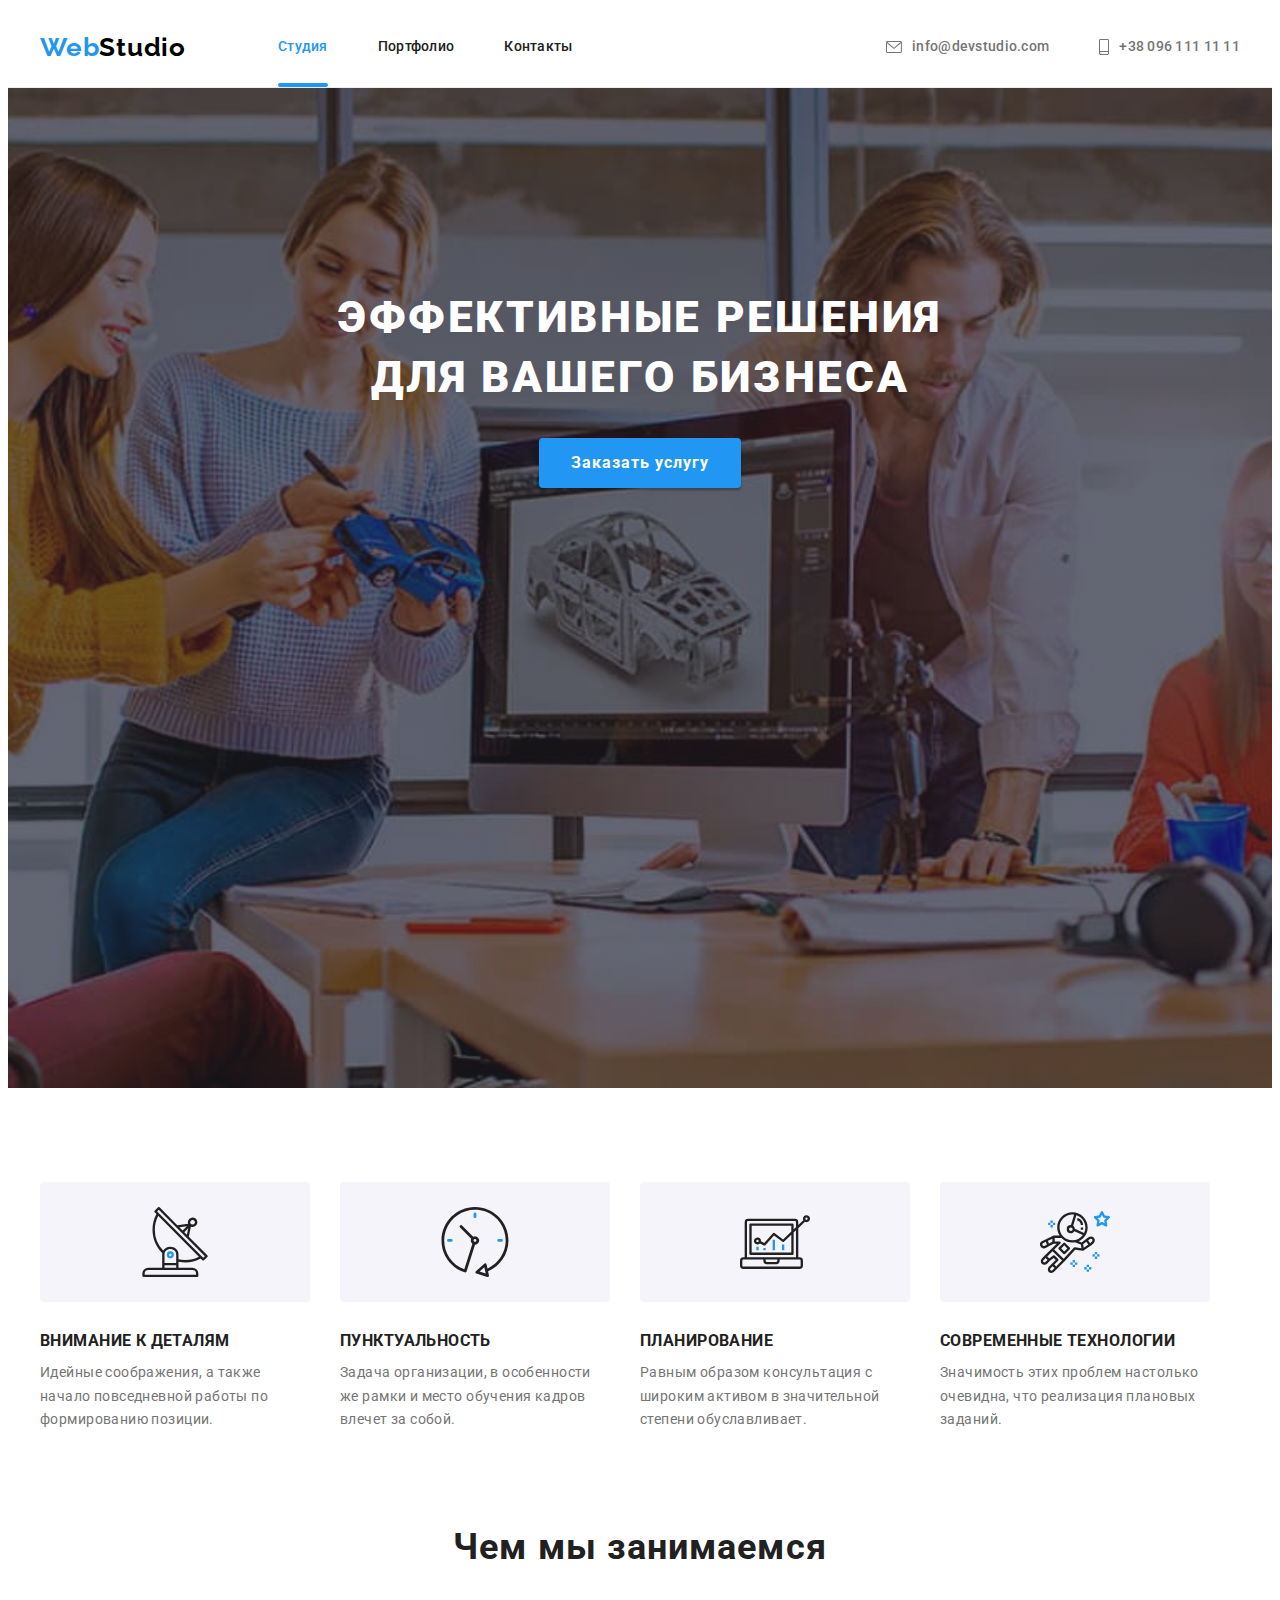
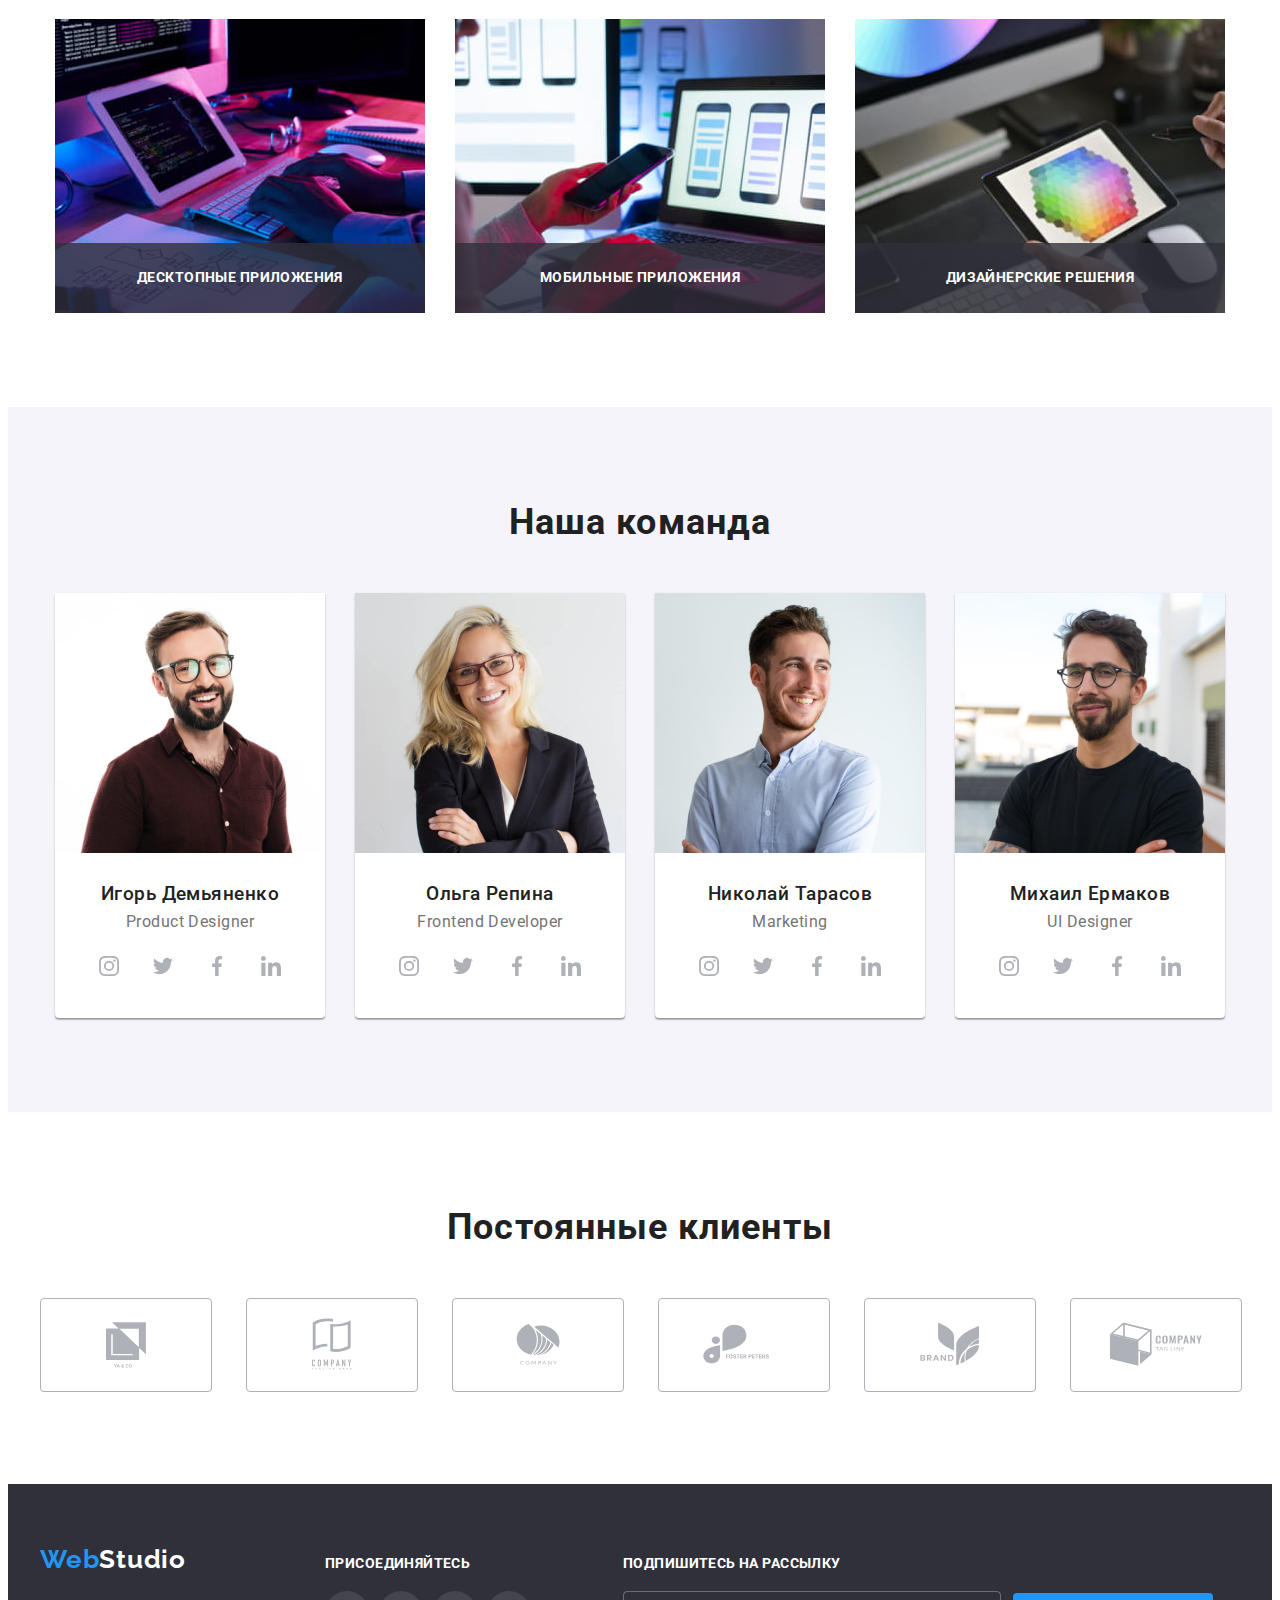
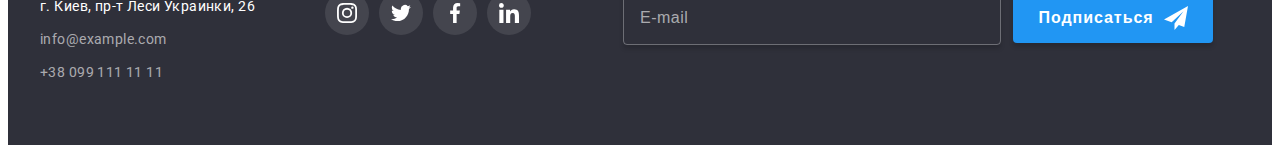
==== index.html @ b1b31cbc "add startup files" ====
<!DOCTYPE html>
<html lang="ru">
  <head>
    <meta charset="UTF-8" />
    <meta http-equiv="X-UA-Compatible" content="IE=edge" />
    <meta name="viewport" content="width=device-width, initial-scale=1.0" />
    <title>Document</title>
    <link rel="preconnect" href="https://fonts.gstatic.com" />
    <link
      href="https://fonts.googleapis.com/css2?family=Raleway:wght@700&family=Roboto:wght@400;500;700;900&display=swap"
      rel="stylesheet"
    />
    <link
      rel="stylesheet"
      href="https://cdnjs.cloudflare.com/ajax/libs/modern-normalize/1.1.0/modern-normalize.min.css"
      integrity="sha512-wpPYUAdjBVSE4KJnH1VR1HeZfpl1ub8YT/NKx4PuQ5NmX2tKuGu6U/JRp5y+Y8XG2tV+wKQpNHVUX03MfMFn9Q=="
      crossorigin="anonymous"
      referrerpolicy="no-referrer"
    />
    <link rel="stylesheet" href="./css/styles.css" />
  </head>

  <body>
    <!-- Шапка -->
    <header class="page-header">
      <div class="container header-container">
        <nav class="navigation">
          <a class="logo" href="./index.html">Web<span class="header-logo-accent">Studio</span></a>
          <ul class="menu">
            <li class="menu-item">
              <a class="nav-link current" href="./index.html">Студия</a>
            </li>
            <li class="menu-item">
              <a class="nav-link" href="./portfolio.html">Портфолио</a>
            </li>
            <li class="menu-item">
              <a class="nav-link" href="">Контакты</a>
            </li>
          </ul>
        </nav>
        <ul class="contact-list">
          <li class="contact-item">
            <a class="contact-link" href="mailto:info@devstudio.com">
              <svg class="envelope">
                <use href="./images/sprite.svg#envelope"></use>
              </svg>
              info@devstudio.com
            </a>
          </li>
          <li class="contact-item">
            <a class="contact-link" href="tel:+380961111111">
              <svg class="smartphone">
                <use href="./images/sprite.svg#smartphone"></use>
              </svg>
              +38 096 111 11 11
            </a>
          </li>
        </ul>
      </div>
    </header>

    <!-- Основна інформація -->
    <main>
      <!-- Замовити послугу -->
      <section class="hero">
        <h1 class="hero-title">
          Эффективные решения <br />
          для вашего бизнеса
        </h1>
        <button class="hero-button" type="button" data-modal-open>Заказать услугу</button>
      </section>

      <!-- Особливості компанії -->
      <section class="features section">
        <div class="container">
          <h2 class="visually-hidden">Особенности</h2>
          <ul class="features-list">
            <li class="features-item">
              <div class="icon-features">
                <svg width="70" height="70">
                  <use href="./images/sprite.svg#antenna"></use>
                </svg>
              </div>
              <h3 class="features-title">Внимание к деталям</h3>
              <p>
                Идейные соображения, а также начало повседневной работы по формированию позиции.
              </p>
            </li>
            <li class="features-item">
              <div class="icon-features">
                <svg width="70" height="70">
                  <use href="./images/sprite.svg#clock"></use>
                </svg>
              </div>
              <h3 class="features-title">Пунктуальность</h3>
              <p>
                Задача организации, в особенности же рамки и место обучения кадров влечет за собой.
              </p>
            </li>
            <li class="features-item">
              <div class="icon-features">
                <svg width="70" height="70">
                  <use href="./images/sprite.svg#diagram"></use>
                </svg>
              </div>
              <h3 class="features-title">Планирование</h3>
              <p>
                Равным образом консультация с широким активом в значительной степени обуславливает.
              </p>
            </li>
            <li class="features-item">
              <div class="icon-features">
                <svg width="70" height="70">
                  <use href="./images/sprite.svg#astronaut"></use>
                </svg>
              </div>
              <h3 class="features-title">Современные технологии</h3>
              <p>Значимость этих проблем настолько очевидна, что реализация плановых заданий.</p>
            </li>
          </ul>
        </div>
      </section>

      <!-- Фото — чим займаємось -->
      <section class="work">
        <div class="container">
          <h2 class="section-title">Чем мы занимаемся</h2>
          <ul class="work-list">
            <li class="work-item">
              <img
                src="./images/work/box-1.jpg"
                alt="Мужчина печатает на клавиатуре"
                width="370"
                height="294"
              />
              <div class="work-description">
                <p class="work-text">Десктопные приложения</p>
              </div>
            </li>
            <li class="work-item">
              <img
                src="./images/work/box-2.jpg"
                alt="Женщина с телефоном в руке возле ноутбука"
                width="370"
                height="294"
              />
              <div class="work-description">
                <p class="work-text">Мобильные приложения</p>
              </div>
            </li>
            <li class="work-item">
              <img
                src="./images/work/box-3.jpg"
                alt="Планшет и стилус в руках человека"
                width="370"
                height="294"
              />
              <div class="work-description">
                <p class="work-text">Дизайнерские решения</p>
              </div>
            </li>
          </ul>
        </div>
      </section>

      <!-- Фото членів команди -->
      <section class="team section">
        <h2 class="section-title">Наша команда</h2>
        <ul class="team-list">
          <li class="team-card">
            <img
              src="./images/team/igor.jpg"
              alt="Фото продакт-дизайнера"
              width="270"
              height="260"
            />
            <div class="team-about">
              <h3 class="team-name">Игорь Демьяненко</h3>
              <p class="team-position" lang="en">Product Designer</p>
              <ul class="social-links">
                <li class="social-logo">
                  <a class="social-link" href="">
                    <svg width="20" height="20">
                      <use href="./images/sprite.svg#instagram"></use>
                    </svg>
                  </a>
                </li>
                <li class="social-logo">
                  <a class="social-link" href="">
                    <svg width="20" height="20">
                      <use href="./images/sprite.svg#twitter"></use>
                    </svg>
                  </a>
                </li>
                <li class="social-logo">
                  <a class="social-link" href="">
                    <svg width="20" height="20">
                      <use href="./images/sprite.svg#facebook"></use>
                    </svg>
                  </a>
                </li>
                <li class="social-logo">
                  <a class="social-link" href="">
                    <svg width="20" height="20">
                      <use href="./images/sprite.svg#linkedin"></use>
                    </svg>
                  </a>
                </li>
              </ul>
            </div>
          </li>
          <li class="team-card">
            <img
              src="./images/team/olga.jpg"
              alt="Фото фронтенд-разработчика"
              width="270"
              height="260"
            />
            <div class="team-about">
              <h3 class="team-name">Ольга Репина</h3>
              <p class="team-position" lang="en">Frontend Developer</p>
              <ul class="social-links">
                <li class="social-logo">
                  <a class="social-link" href="">
                    <svg width="20" height="20">
                      <use href="./images/sprite.svg#instagram"></use>
                    </svg>
                  </a>
                </li>
                <li class="social-logo">
                  <a class="social-link" href="">
                    <svg width="20" height="20">
                      <use href="./images/sprite.svg#twitter"></use>
                    </svg>
                  </a>
                </li>
                <li class="social-logo">
                  <a class="social-link" href="">
                    <svg width="20" height="20">
                      <use href="./images/sprite.svg#facebook"></use>
                    </svg>
                  </a>
                </li>
                <li class="social-logo">
                  <a class="social-link" href="">
                    <svg width="20" height="20">
                      <use href="./images/sprite.svg#linkedin"></use>
                    </svg>
                  </a>
                </li>
              </ul>
            </div>
          </li>
          <li class="team-card">
            <img src="./images/team/nikolai.jpg" alt="Фото маркетолога" width="270" height="260" />
            <div class="team-about">
              <h3 class="team-name">Николай Тарасов</h3>
              <p class="team-position" lang="en">Marketing</p>
              <ul class="social-links">
                <li class="social-logo">
                  <a class="social-link" href="">
                    <svg width="20" height="20">
                      <use href="./images/sprite.svg#instagram"></use>
                    </svg>
                  </a>
                </li>
                <li class="social-logo">
                  <a class="social-link" href="">
                    <svg width="20" height="20">
                      <use href="./images/sprite.svg#twitter"></use>
                    </svg>
                  </a>
                </li>
                <li class="social-logo">
                  <a class="social-link" href="">
                    <svg width="20" height="20">
                      <use href="./images/sprite.svg#facebook"></use>
                    </svg>
                  </a>
                </li>
                <li class="social-logo">
                  <a class="social-link" href="">
                    <svg width="20" height="20">
                      <use href="./images/sprite.svg#linkedin"></use>
                    </svg>
                  </a>
                </li>
              </ul>
            </div>
          </li>
          <li class="team-card">
            <img src="./images/team/misha.jpg" alt="Фото UI дизайнера" width="270" height="260" />
            <div class="team-about">
              <h3 class="team-name">Михаил Ермаков</h3>
              <p class="team-position" lang="en">UI Designer</p>
              <ul class="social-links">
                <li class="social-logo">
                  <a class="social-link" href="">
                    <svg width="20" height="20">
                      <use href="./images/sprite.svg#instagram"></use>
                    </svg>
                  </a>
                </li>
                <li class="social-logo">
                  <a class="social-link" href="">
                    <svg width="20" height="20">
                      <use href="./images/sprite.svg#twitter"></use>
                    </svg>
                  </a>
                </li>
                <li class="social-logo">
                  <a class="social-link" href="">
                    <svg width="20" height="20">
                      <use href="./images/sprite.svg#facebook"></use>
                    </svg>
                  </a>
                </li>
                <li class="social-logo">
                  <a class="social-link" href="">
                    <svg width="20" height="20">
                      <use href="./images/sprite.svg#linkedin"></use>
                    </svg>
                  </a>
                </li>
              </ul>
            </div>
          </li>
        </ul>
      </section>

      <!-- Клієнти -->
      <section class="section">
        <div class="container">
          <h2 class="section-title">Постоянные клиенты</h2>
          <ul class="client-list">
            <li class="client">
              <a class="client-link" href="">
                <svg class="client-logo" width="40" height="46">
                  <use href="./images/sprite.svg#client-1"></use>
                </svg>
              </a>
            </li>
            <li class="client">
              <a class="client-link" href="">
                <div class="client-logo">
                  <svg class="client-icon" width="40" height="52">
                    <use href="./images/sprite.svg#client-2"></use>
                  </svg>
                </div>
              </a>
            </li>
            <li class="client">
              <a class="client-link" href="">
                <div class="client-logo">
                  <svg class="client-icon" width="44" height="42">
                    <use href="./images/sprite.svg#client-3"></use>
                  </svg>
                </div>
              </a>
            </li>
            <li class="client">
              <a class="client-link" href="">
                <div class="client-logo">
                  <svg class="client-icon" width="84" height="40">
                    <use href="./images/sprite.svg#client-4"></use>
                  </svg>
                </div>
              </a>
            </li>
            <li class="client">
              <a class="client-link" href="">
                <div class="client-logo">
                  <svg class="client-icon" width="62" height="44">
                    <use href="./images/sprite.svg#client-5"></use>
                  </svg>
                </div>
              </a>
            </li>
            <li class="client">
              <a class="client-link" href="">
                <div class="client-logo">
                  <svg class="client-icon" width="94" height="44">
                    <use href="./images/sprite.svg#client-6"></use>
                  </svg>
                </div>
              </a>
            </li>
          </ul>
        </div>
      </section>
    </main>

    <!-- Підвал -->
    <footer class="footer">
      <div class="footer-container container">
        <div>
          <a class="logo" href="./index.html">Web<span class="footer-logo-accent">Studio</span></a>
          <address class="footer-address">
            <p class="footer-location">г. Киев, пр-т Леси Украинки, 26</p>
            <ul>
              <li class="footer-contact">
                <a class="footer-link" href="mailto:info@example.com">info@example.com</a>
              </li>
              <li class="footer-contact">
                <a class="footer-link" href="tel:+380991111111">+38 099 111 11 11</a>
              </li>
            </ul>
          </address>
        </div>
        <div class="join">
          <p class="join-text">Присоединяйтесь</p>
          <ul class="join-links">
            <li class="join-logo">
              <a class="join-link" href="">
                <svg class="join-icon" width="20" height="20">
                  <use href="./images/sprite.svg#instagram"></use>
                </svg>
              </a>
            </li>
            <li class="join-logo">
              <a class="join-link" href="">
                <svg class="join-icon" width="20" height="20">
                  <use href="./images/sprite.svg#twitter"></use>
                </svg>
              </a>
            </li>
            <li class="join-logo">
              <a class="join-link" href="">
                <svg class="join-icon" width="20" height="20">
                  <use href="./images/sprite.svg#facebook"></use>
                </svg>
              </a>
            </li>
            <li class="join-logo">
              <a class="join-link" href="">
                <svg class="join-icon" width="20" height="20">
                  <use href="./images/sprite.svg#linkedin"></use>
                </svg>
              </a>
            </li>
          </ul>
        </div>

        <div class="footer-form-container">
          <p class="join-text">Подпишитесь на рассылку</p>
          <form class="footer-form" action="#">
            <input
              class="footer-form-field"
              type="email"
              name="mail"
              placeholder="E-mail"
              required
            />
            <button class="footer-form-btn" type="submit">
              Подписаться
              <svg class="footer-btn-icon" width="24" height="24">
                <use href="./images/sprite.svg#send"></use>
              </svg>
            </button>
          </form>
        </div>
      </div>
    </footer>

    <!-- Модалка -->
    <div class="backdrop is-hidden" data-modal>
      <div class="modal">
        <button type="button" class="close-btn" data-modal-close>
          <svg width="18" height="18">
            <use href="./images/sprite.svg#close-btn"></use>
          </svg>
        </button>

        <form action="#" class="modal-form">
          <p class="form-title">Оставьте свои данные, мы вам перезвоним</p>

          <label class="form-field">
            Имя
            <span class="form-input-wrapper">
              <input
                type="text"
                name="user-name"
                class="form-input"
                minlength="2"
                pattern="[a-zA-Zа-яёА-ЯЁ]+"
                title="Имя должно содержать только символы кириллицы или латинницы и пробелы "
                required
              />
              <svg class="form-input-icon" width="18" height="18">
                <use href="./images/sprite.svg#person-input"></use>
              </svg>
            </span>
          </label>

          <label class="form-field">
            Телефон
            <span class="form-input-wrapper">
              <input
                type="tel"
                name="tel"
                class="form-input"
                pattern="[0-9]{3}-[0-9]{3}-[0-9]{2}-[0-9]{2}"
                title="096-000-00-00"
                required
              />
              <svg class="form-input-icon" width="18" height="18">
                <use href="./images/sprite.svg#phone-input"></use>
              </svg>
            </span>
          </label>

          <label class="form-field">
            Почта
            <span class="form-input-wrapper">
              <input type="email" name="mail" class="form-input" required />
              <svg class="form-input-icon" width="18" height="18">
                <use href="./images/sprite.svg#email-input"></use>
              </svg>
            </span>
          </label>

          <label class="message-field">
            Комментарий
            <textarea class="message-input" name="comment" placeholder="Введите текст"></textarea>
          </label>

          <input
            class="form-checkbox visually-hidden"
            type="checkbox"
            name="policy"
            id="policy"
            required
          />
          <label class="form-checkbox-label" for="policy">            
            Соглашаюсь с рассылкой и принимаю&nbsp;
            <a class="checkbox-link" href="">Условия договора</a></label
          >
          <button class="modal-form-btn" type="submit">Отправить</button>
        </form>
      </div>
    </div>

    <!-- Скрипт модалки -->
    <script src="./js/modal.js"></script>
  </body>
</html>
---- css/styles.css ----
:root {
  --primary-font-family: 'Roboto', sans-serif;
  --secondary-font-family: 'Raleway', sans-serif;
  --text-color: #757575;
  --primary-white: #ffffff;
  --secondary-white: rgba(255, 255, 255, 0.6);
  --primary-dark-color: #212121;
  --logo-accent-color: #000000;
  --primary-accent-color: #2196f3;
  --placeholder-color: rgba(117, 117, 117, 0.5);
  --btn-background-color: #188ce8;

  --primary-background-color: #2f303a;
  --secondary-background-color: #f5f4fa;
  --primary-overlay-color: rgba(47, 48, 58, 0.4);
  --secondary-overlay-color: rgba(47, 48, 58, 0.8);
  --card-overlay-color: rgba(33, 150, 243, 0.9);

  --primary-border-color: 1px solid #ececec;
  --form-border: 1px solid rgba(33, 33, 33, 0.2);

  --primary-icon-color: #afb1b8;
  --social-icon-background: rgba(255, 255, 255, 0.1);

  --card-shadow: 0px 1px 3px rgba(0, 0, 0, 0.12), 0px 1px 1px rgba(0, 0, 0, 0.14),
    0px 2px 1px rgba(0, 0, 0, 0.2);
  --hover-card-shadow: 0px 1px 1px rgba(0, 0, 0, 0.12), 0px 4px 4px rgba(0, 0, 0, 0.06),
    1px 4px 6px rgba(0, 0, 0, 0.16);
  --btn-shadow: 0px 3px 1px rgba(0, 0, 0, 0.1), 0px 1px 2px rgba(0, 0, 0, 0.08),
    0px 2px 2px rgba(0, 0, 0, 0.12);
  --modal-btn-shadow: 0px 4px 4px rgba(0, 0, 0, 0.15);

  --timing-function: cubic-bezier(0.4, 0, 0.2, 1);
}

body {
  font-family: var(--primary-font-family);
  font-weight: 400;
  font-size: 14px;
  color: var(--text-color);
}

h1,
h2,
h3,
h4,
h5,
h6,
p {
  margin-top: 0;
  margin-bottom: 0;
}

ul,
ol {
  margin-top: 0;
  margin-bottom: 0;
  padding-left: 0;
}

img {
  display: block;
}

a {
  text-decoration: none;
}

ul {
  list-style: none;
}

.container {
  width: 1200px;
  padding-left: 15px;
  padding-right: 15px;
  margin-left: auto;
  margin-right: auto;
}

.section {
  padding-top: 94px;
  padding-bottom: 94px;
}

/* ========== HEADER ========== */
.page-header {
  max-width: 1600px;
  padding-top: 24px;
  padding-bottom: 24px;
  margin-left: auto;
  margin-right: auto;

  font-weight: 500;
  line-height: 1.14;
  letter-spacing: 0.02em;

  border-bottom: var(--primary-border-color);
}

.header-container {
  display: flex;
  align-items: center;
  justify-content: space-between;
}

.navigation {
  display: flex;
  align-items: center;
}

.logo {
  font-family: var(--secondary-font-family);
  font-weight: 700;
  font-size: 26px;
  line-height: 1.19;
  letter-spacing: 0.03em;
  color: var(--primary-accent-color);
}

.header-logo-accent {
  color: var(--logo-accent-color);
}

.menu {
  display: flex;
  align-items: center;
  margin-left: 92px;
}

.menu-item:not(:last-child) {
  margin-right: 50px;
}

.menu-item {
  position: relative;
}

.nav-link {
  color: var(--primary-dark-color);
  transition: color 250ms var(--timing-function);
}

.nav-link.current {
  color: var(--primary-accent-color);
}

.nav-link.current::after {
  content: '';
  display: block;
  justify-content: center;
  position: absolute;
  top: 44px;
  width: 100%;
  height: 4px;
  border-radius: 2px;
  background-color: var(--primary-accent-color);
}

.nav-link:hover,
.nav-link:focus {
  color: var(--primary-accent-color);
}

.contact-list {
  display: flex;
  align-items: center;
}

.contact-item:not(:last-child) {
  margin-right: 50px;
}

.contact-link {
  display: flex;
  align-items: center;
  color: var(--text-color);
  transition: color 250ms var(--timing-function);
}

.contact-link:hover,
.contact-link:focus {
  color: var(--primary-accent-color);
}

.envelope {
  width: 16px;
  height: 12px;
  margin-right: 10px;
  fill: currentColor;
  transition: fill 250ms var(--timing-function);
}

.smartphone {
  width: 10px;
  height: 16px;
  margin-right: 10px;
  fill: currentColor;
  transition: fill 250ms var(--timing-function);
}

.contact-link:hover .envelope,
.contact-link:focus .envelope,
.contact-link:hover .smartphone,
.contact-link:focus .smartphone {
  fill: var(--primary-accent-color);
}
/* ========= END HEADER ========= */

/* ============ HERO ============ */
.hero {
  max-width: 1600px;
  height: 600px;
  padding-top: 200px;
  padding-bottom: 200px;
  margin-right: auto;
  margin-left: auto;

  background-color: var(--primary-background-color);
  background-size: cover;
  background-position: center;
  background-repeat: no-repeat;
  background-image: linear-gradient(var(--primary-overlay-color), var(--primary-overlay-color)),
    url(../images/hero/hero-img.jpg);
}

.hero-title {
  margin-bottom: 30px;

  font-weight: 900;
  font-size: 44px;
  line-height: 1.36;
  text-align: center;
  letter-spacing: 0.06em;
  text-transform: uppercase;
  color: var(--primary-white);
}

.hero-button {
  display: block;
  padding: 10px 32px;
  border: none;
  border-radius: 4px;
  margin-right: auto;
  margin-left: auto;

  font-family: inherit;
  font-weight: 700;
  font-size: 16px;
  line-height: 1.88;
  letter-spacing: 0.06em;
  color: var(--primary-white);

  background-color: var(--primary-accent-color);
  box-shadow: var(--btn-shadow);
  cursor: pointer;
}
/* ========== END HERO ========= */

/* ========= FEATURES ========= */
.visually-hidden {
  position: absolute;
  width: 1px;
  height: 1px;
  margin: -1px;
  border: 0;
  padding: 0;
  white-space: nowrap;
  clip-path: inset(100%);
  clip: rect(0 0 0 0);
  overflow: hidden;
}

.features {
  line-height: 1.71;
  letter-spacing: 0.03em;
}

.features-list {
  display: flex;
}

.features-item {
  width: 270px;
}

.features-item:not(:last-child) {
  margin-right: 30px;
}

.icon-features {
  display: flex;
  justify-content: center;
  align-items: center;
  height: 120px;
  margin-bottom: 30px;
  background-color: var(--secondary-background-color);
  border-radius: 4px;
}

.features-title {
  margin-bottom: 10px;

  font-weight: 700;
  line-height: 1.14;
  text-transform: uppercase;
  color: var(--primary-dark-color);
}
/* ========= END FEATURES ========= */

/* ========= OUR WORK ========= */
.work {
  padding-bottom: 94px;
}

.work-list {
  display: flex;
  justify-content: center;
}

.work-item {
  position: relative;
}

.work-item:not(:last-child) {
  margin-right: 30px;
}

.section-title {
  margin-bottom: 50px;

  font-weight: 700;
  font-size: 36px;
  line-height: 1.17;
  text-align: center;
  letter-spacing: 0.03em;
  color: var(--primary-dark-color);
}

.work-description {
  position: absolute;
  bottom: 0;
  width: 100%;
  height: 70px;
  background-color: var(--secondary-overlay-color);
}

.work-text {
  padding-top: 27px;
  padding-bottom: 27px;

  font-weight: 700;
  line-height: 1.14;
  text-align: center;
  letter-spacing: 0.03em;
  text-transform: uppercase;

  color: var(--primary-white);
}

/* ========= END OUR WORK ========= */

/* ========= TEAM SECTION ========= */
.team {
  max-width: 1600px;
  padding-left: 15px;
  padding-right: 15px;
  margin-left: auto;
  margin-right: auto;
  background-color: var(--secondary-background-color);

  font-size: 16px;
  letter-spacing: 0.03em;
}

.team-list {
  display: flex;
  justify-content: center;
}

.team-card {
  border-radius: 0px 0px 4px 4px;
  background-color: var(--primary-white);
  box-shadow: var(--card-shadow);
}

.team-card:not(:last-child) {
  margin-right: 30px;
}

.team-about {
  padding: 30px 32px;
  text-align: center;
}

.team-name {
  margin-bottom: 10px;
  font-weight: 500;
  line-height: 1.19;
  color: var(--primary-dark-color);
}

.team-position {
  margin-bottom: 16px;
  line-height: 0.84;
}

.social-links {
  display: flex;
  justify-content: center;
  align-items: center;
}

.social-link {
  display: flex;
  justify-content: center;
  align-items: center;
  width: 44px;
  height: 44px;
  border-radius: 50%;
  fill: var(--primary-icon-color);
  transition: fill 250ms var(--timing-function), background-color 250ms var(--timing-function);
}

.social-link:hover,
.social-link:focus {
  fill: var(--primary-white);
  background-color: var(--primary-accent-color);
}

.social-logo:not(:last-child) {
  margin-right: 10px;
}

/* ========= END TEAM SECTION ========= */

/* ========= CLIENTS SECTION ========= */

/* ul */
.client-list {
  display: flex;
  justify-content: space-between;
  align-items: center;
}

/* li */
.client {
  width: 170px;
  height: 92px;
}

/* a */
.client-link {
  display: flex;
  align-items: center;
  justify-content: center;
  width: inherit;
  height: inherit;
  border: 1px solid var(--primary-icon-color);
  border-radius: 4px;
  transition: border 250ms var(--timing-function), fill 250ms var(--timing-function);
}

.client-link:hover,
.client-link:focus {
  border: 1px solid var(--primary-accent-color);
  fill: var(--primary-accent-color);
}

.client-link:hover .client-logo,
.client-link:focus .client-logo {
  fill: var(--primary-accent-color);
}

/* div */
.client-logo {
  fill: var(--primary-icon-color);
  transition: fill 250ms var(--timing-function);
}

/* ========= END CLIENTS SECTION ========= */

/* ========= PORTFOLIO ========= */
.btn-list {
  display: flex;
  justify-content: center;
  margin-bottom: 50px;
}

.btn-item:not(:last-child) {
  margin-right: 8px;
}

.portfolio-button {
  padding: 6px 22px;
  border-radius: 4px;
  border-color: transparent;

  font-family: inherit;
  font-weight: 500;
  font-size: 16px;
  line-height: 1.62;
  letter-spacing: 0.03em;
  color: var(--primary-dark-color);
  background-color: var(--secondary-background-color);
  cursor: pointer;
  transition: color 250ms var(--timing-function), background-color 250ms var(--timing-function),
    box-shadow 250ms var(--timing-function);
}

.portfolio-button:hover,
.portfolio-button:focus,
.portfolio-button.current {
  color: var(--primary-white);
  background-color: var(--primary-accent-color);
  box-shadow: var(--btn-shadow);
}

.card-list {
  display: flex;
  flex-wrap: wrap;
  margin-top: -30px;
  margin-left: -30px;
}

.example-link {
  display: block;
  transition: box-shadow 250ms var(--timing-function);
}

.example-link:hover,
.example-link:focus {
  box-shadow: var(--hover-card-shadow);
}

.example {
  margin-top: 30px;
  margin-left: 30px;
}

.card-img-box {
  position: relative;
  overflow: hidden;
}
/* div.card-img-box>p.text-overlay */

.text-overlay {
  display: block;
  position: absolute;
  bottom: 0;
  width: 100%;
  height: 100%;
  padding: 62px 24px;
  overflow: auto;

  font-size: 18px;
  line-height: 1.56;
  letter-spacing: 0.03em;
  color: var(--primary-white);
  background-color: var(--card-overlay-color);

  transform: translateY(100%);
  transition: transform 250ms var(--timing-function);
}

.example-link:hover .text-overlay,
.example-link:focus .text-overlay {
  transform: translateY(0);
}

.example-box {
  padding: 20px 24px;
  border: 1px solid #eeeeee;
  border-top: none;
}

.project-name {
  margin-bottom: 4px;
  font-weight: 700;
  font-size: 18px;
  line-height: 2;
  letter-spacing: 0.06em;
  color: var(--primary-dark-color);
}

.project-type {
  font-size: 16px;
  line-height: 1.87;
  letter-spacing: 0.03em;
  color: var(--text-color);
}
/* ========= END PORTFOLIO ========= */

/* ========= FOOTER ========= */
.footer {
  max-width: 1600px;
  margin-left: auto;
  margin-right: auto;
  padding-top: 60px;
  padding-bottom: 60px;
  background-color: var(--primary-background-color);
}

.footer-container {
  display: flex;
  align-items: baseline;
}

.footer-address {
  margin-top: 20px;

  font-style: normal;
  line-height: 1.71;
  letter-spacing: 0.03em;
}

.footer-logo-accent {
  color: var(--primary-white);
}

.footer-location {
  margin-bottom: 9px;
  color: var(--primary-white);
}

.footer-link {
  color: var(--secondary-white);
  transition: color 250ms var(--timing-function);
}

.footer-contact:not(:last-child) {
  margin-bottom: 9px;
}

.footer-link:hover,
.footer-link:focus {
  color: var(--primary-white);
}

.join {
  margin-left: 70px;
}

.join-text {
  margin-bottom: 20px;
  font-weight: 700;
  line-height: 16px;
  letter-spacing: 0.03em;
  text-transform: uppercase;
  color: var(--primary-white);
}

.join-links {
  display: flex;
  align-items: center;
}

.join-link {
  display: flex;
  justify-content: center;
  align-items: center;
  width: 44px;
  height: 44px;
  border-radius: 50%;

  background-color: rgba(255, 255, 255, 0.1);
  transition: background-color 250ms var(--timing-function);
}

.join-logo:not(:last-child) {
  margin-right: 10px;
}

.join-icon {
  fill: var(--primary-white);
}

.join-link:hover,
.join-link:focus {
  background-color: var(--primary-accent-color);
}

.footer-form-container {
  margin-left: 92px;
}

.footer-form {
  display: flex;
  align-items: center;
}

.footer-form-field {
  width: 358px;
  height: 50px;
  padding-left: 16px;
  margin-right: 12px;

  color: var(--primary-white);
  background-color: transparent;
  border: 1px solid rgba(255, 255, 255, 0.3);
  box-shadow: var(--modal-btn-shadow);
  border-radius: 4px;
}

.footer-form-field::placeholder {
  font-size: 16px;
  line-height: 1.25;
  letter-spacing: 0.03em;
  color: rgba(255, 255, 255, 0.6);
}

.footer-form-btn {
  display: flex;
  align-items: center;
  justify-content: center;
  width: 200px;
  height: 50px;

  font-weight: 700;
  font-size: 16px;
  line-height: 1.87;
  letter-spacing: 0.06em;

  color: var(--primary-white);
  background-color: var(--primary-accent-color);
  border-color: transparent;
  border-radius: 4px;
  box-shadow: var(--modal-btn-shadow);
  cursor: pointer;
}

.footer-btn-icon {
  margin-left: 10px;
}

/* ========= END FOOTER ========= */

/* ======================= MODAL ======================= */
.backdrop {
  position: fixed;
  top: 0;
  left: 0;
  width: 100vw;
  height: 100vh;

  background-color: rgba(0, 0, 0, 0.2);
  transition: opacity 250ms var(--timing-function), visibility 250ms var(--timing-function);
}

.modal {
  position: absolute;
  top: 50%;
  left: 50%;
  width: 528px;
  height: 580px;

  background-color: var(--primary-white);
  box-shadow: var(--card-shadow);
  border-radius: 4px;
  transform: translate(-50%, -50%) scale(1);
  transition: transform 250ms var(--timing-function);
}

.backdrop.is-hidden {
  opacity: 0;
  visibility: hidden;
  pointer-events: none;
}

.backdrop.is-hidden .modal {
  transform: translate(-50%, -50%) scale(0.7);
}

.close-btn {
  position: absolute;
  top: 8px;
  right: 8px;
  display: flex;
  align-items: center;
  justify-content: center;

  width: 30px;
  height: 30px;
  padding: 0;

  background-color: var(--primary-white);
  border: 1px solid rgba(0, 0, 0, 0.1);
  border-radius: 50%;
  cursor: pointer;
  transition: fill 250ms var(--timing-function);
}

.close-btn:focus,
.close-btn:hover {
  fill: var(--primary-accent-color);
}

.modal-form {
  display: flex;
  flex-direction: column;
  margin: 40px;
}

.form-title {
  margin-bottom: 12px;

  font-weight: 700;
  font-size: 20px;
  line-height: 1.15;
  text-align: center;
  letter-spacing: 0.03em;
  color: var(--primary-dark-color);
}

.form-field {
  margin-bottom: 10px;
  font-size: 12px;
  line-height: 1.16;
  letter-spacing: 0.01em;
  color: var(--text-color);
}

.form-input-wrapper {
  position: relative;
  display: block;
  margin-top: 4px;
}

.form-input {
  width: 100%;
  height: 40px;
  padding-left: 42px;

  border-radius: 4px;
  border: var(--form-border);
  transition: border-color 250ms var(--timing-function);
}

.form-input:focus {
  outline: none;
  border-color: var(--primary-accent-color);
}

.message-field {
  font-size: 12px;
  line-height: 1.16;
  letter-spacing: 0.01em;
  color: var(--text-color);
}

.message-input {
  width: 100%;
  height: 120px;
  padding: 12px 16px;
  margin-top: 4px;
  margin-bottom: 20px;

  border-radius: 4px;
  border: var(--form-border);
  resize: none;
  transition: border-color 250ms var(--timing-function);
}

.message-input:focus {
  outline: none;
  border-color: var(--primary-accent-color);
}

.message-input::placeholder {
  color: var(--placeholder-color);
}

.form-input-icon {
  position: absolute;
  top: 50%;
  left: 12px;

  fill: var(--primary-dark-color);
  transform: translateY(-50%);
  transition: fill 250ms var(--timing-function);
}

.form-input:focus + .form-input-icon {
  fill: var(--primary-accent-color);
}

.form-checkbox-label {
  display: flex;
  justify-content: center;
  align-items: center;
  position: relative;
  line-height: 1.71;
  letter-spacing: 0.03em;
}

.form-checkbox-label::before {
  display: block;
  width: 16px;
  height: 15px;
  margin-right: 7px;
  content: '';
  border: 2px solid var(--primary-dark-color);
  border-radius: 2px;
  transition: border-color 250ms var(--timing-function);
}

.form-checkbox:checked + .form-checkbox-label::before {
  background-image: url(../images/icon-check.svg);
  background-repeat: no-repeat;
  background-origin: border-box;
  background-position: center;
  border-color: transparent;
  background-size: contain;
}

.form-checkbox:focus + .form-checkbox-label::before {
  border-color: var(--primary-accent-color);
}

.checkbox-link {
  text-decoration: underline;
  color: var(--primary-accent-color);
}

.modal-form-btn {
  display: block;
  padding: 10px 56px;
  margin-left: auto;
  margin-right: auto;
  margin-top: 30px;

  font-weight: 700;
  font-size: 16px;
  line-height: 1.87;
  letter-spacing: 0.06em;

  color: var(--primary-white);
  background-color: var(--btn-background-color);
  border-color: transparent;
  border-radius: 4px;
  box-shadow: var(--modal-btn-shadow);
  cursor: pointer;
}

/* ===================== END MODAL ===================== */
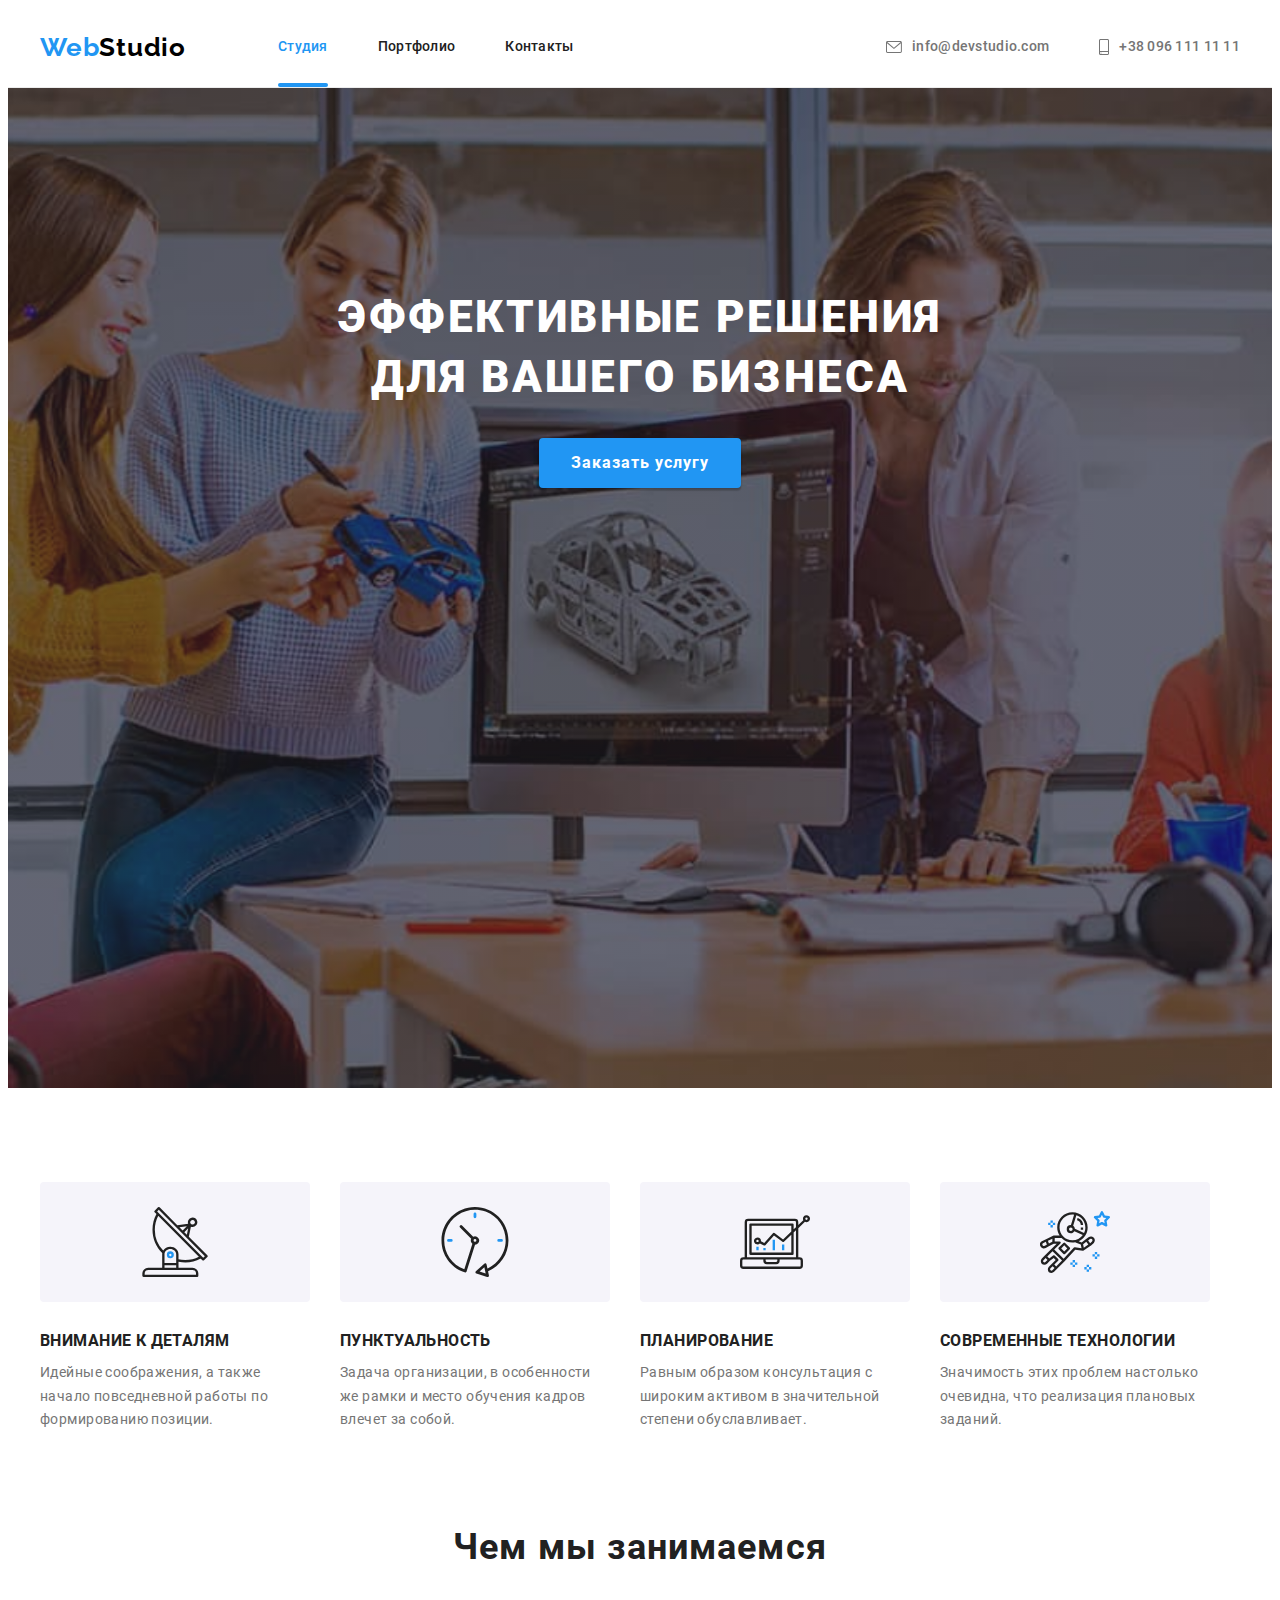
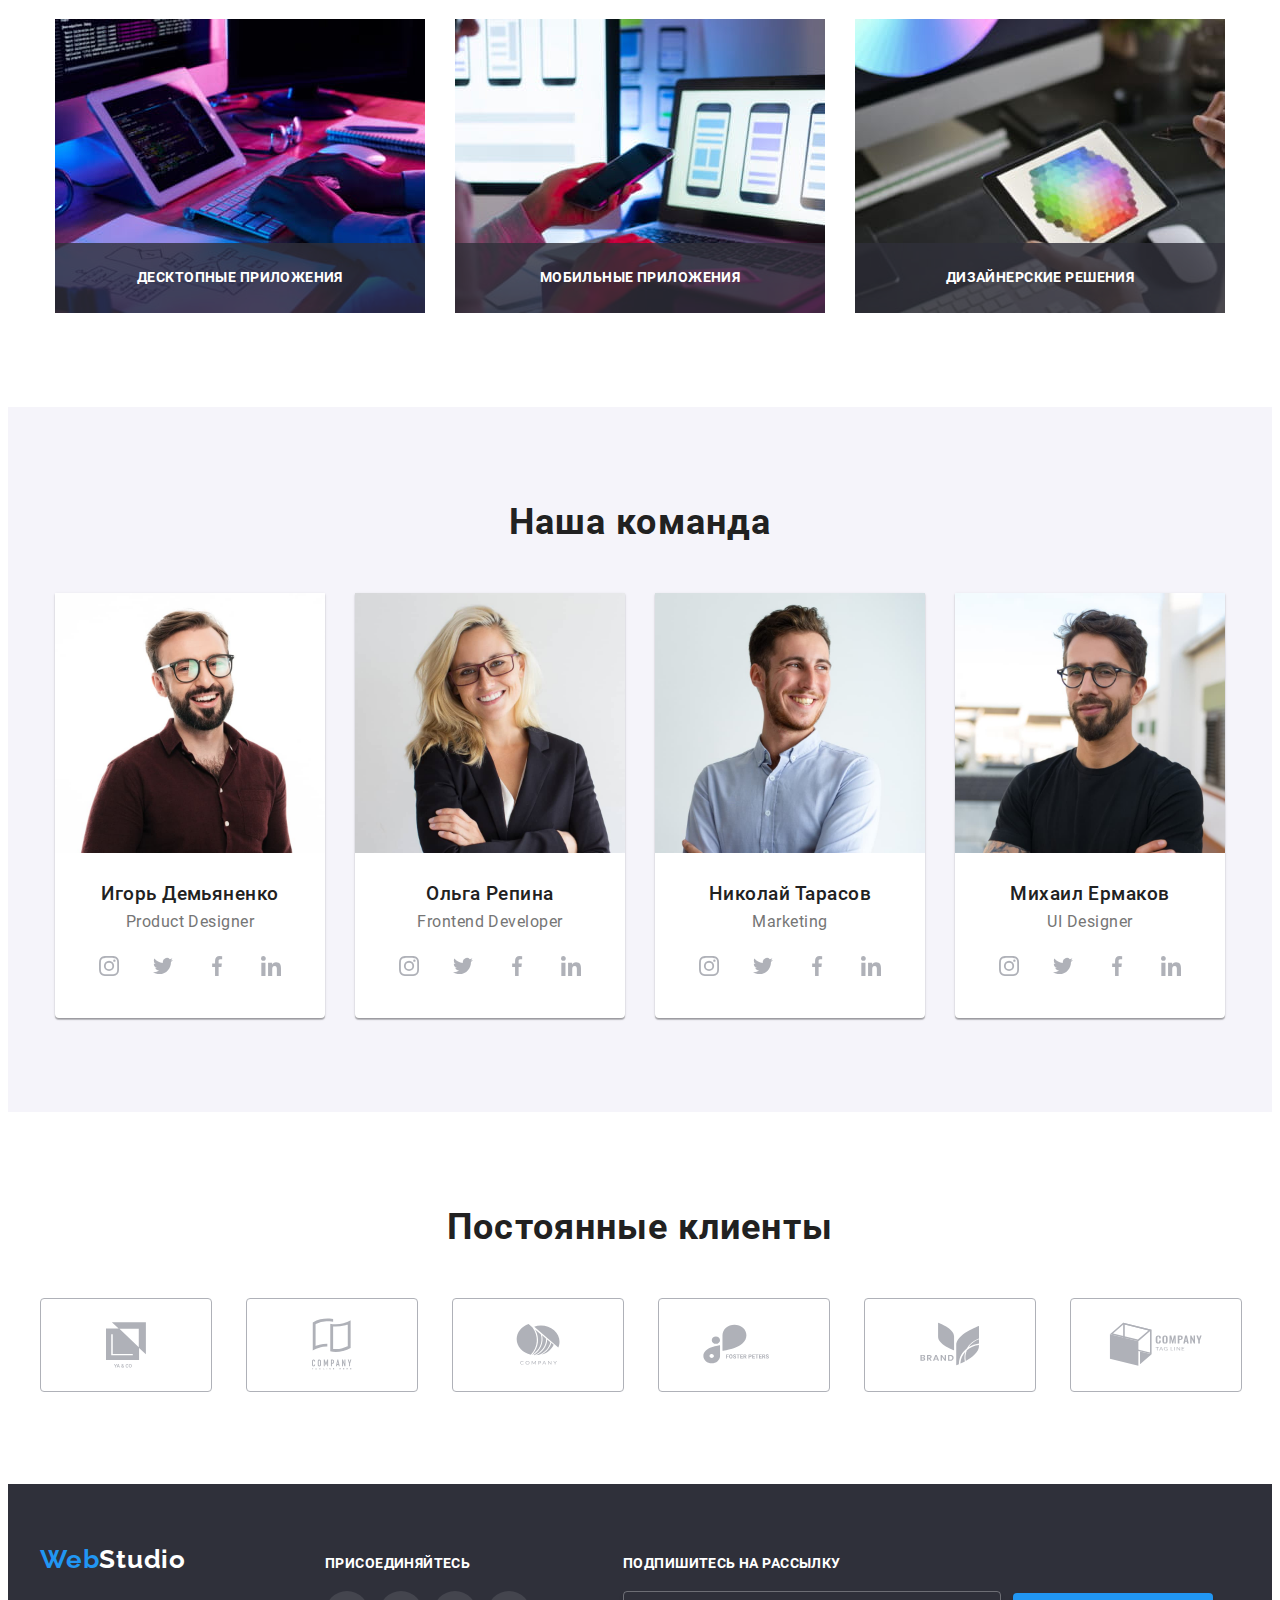
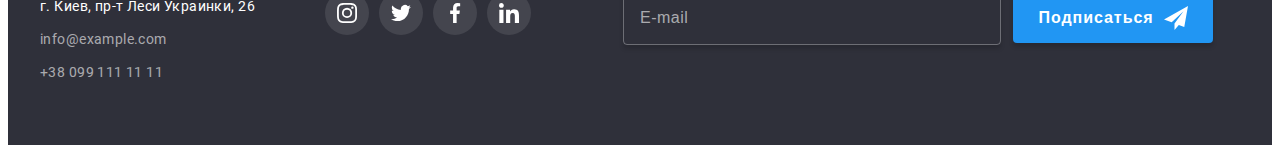
==== commit 2c6b9bc6: "connect fonts locally" ====
--- a/index.html
+++ b/index.html
@@ -5,11 +5,7 @@
     <meta http-equiv="X-UA-Compatible" content="IE=edge" />
     <meta name="viewport" content="width=device-width, initial-scale=1.0" />
     <title>Document</title>
-    <link rel="preconnect" href="https://fonts.gstatic.com" />
-    <link
-      href="https://fonts.googleapis.com/css2?family=Raleway:wght@700&family=Roboto:wght@400;500;700;900&display=swap"
-      rel="stylesheet"
-    />
+    <link rel="stylesheet" href="./css/fonts.css">
     <link
       rel="stylesheet"
       href="https://cdnjs.cloudflare.com/ajax/libs/modern-normalize/1.1.0/modern-normalize.min.css"
@@ -17,39 +13,40 @@
       crossorigin="anonymous"
       referrerpolicy="no-referrer"
     />
-    <link rel="stylesheet" href="./css/styles.css" />
+    <link rel="stylesheet" href="./css/main.min.css" />
   </head>
 
   <body>
-    <!-- Шапка -->
-    <header class="page-header">
+
+    <!-- Header -->
+    <header class="header">
       <div class="container header-container">
         <nav class="navigation">
-          <a class="logo" href="./index.html">Web<span class="header-logo-accent">Studio</span></a>
+          <a class="logo" href="./index.html">Web<span class="logo__black-accent">Studio</span></a>
           <ul class="menu">
-            <li class="menu-item">
-              <a class="nav-link current" href="./index.html">Студия</a>
-            </li>
-            <li class="menu-item">
-              <a class="nav-link" href="./portfolio.html">Портфолио</a>
-            </li>
-            <li class="menu-item">
-              <a class="nav-link" href="">Контакты</a>
+            <li class="menu__item">
+              <a class="menu__link current" href="./index.html">Студия</a>
+            </li>
+            <li class="menu__item">
+              <a class="menu__link" href="./portfolio.html">Портфолио</a>
+            </li>
+            <li class="menu__item">
+              <a class="menu__link" href="">Контакты</a>
             </li>
           </ul>
         </nav>
-        <ul class="contact-list">
-          <li class="contact-item">
-            <a class="contact-link" href="mailto:info@devstudio.com">
-              <svg class="envelope">
+        <ul class="contact">
+          <li class="contact__item">
+            <a class="contact__link" href="mailto:info@devstudio.com">
+              <svg class="contact__icon" width="16" height="12">
                 <use href="./images/sprite.svg#envelope"></use>
               </svg>
               info@devstudio.com
             </a>
           </li>
-          <li class="contact-item">
-            <a class="contact-link" href="tel:+380961111111">
-              <svg class="smartphone">
+          <li class="contact__item">
+            <a class="contact__link" href="tel:+380961111111">
+              <svg class="contact__icon" width="10" height="16">
                 <use href="./images/sprite.svg#smartphone"></use>
               </svg>
               +38 096 111 11 11
@@ -59,18 +56,18 @@
       </div>
     </header>
 
-    <!-- Основна інформація -->
+    <!-- Main content -->
     <main>
-      <!-- Замовити послугу -->
+      <!-- Hero-->
       <section class="hero">
-        <h1 class="hero-title">
+        <h1 class="hero__title">
           Эффективные решения <br />
           для вашего бизнеса
         </h1>
-        <button class="hero-button" type="button" data-modal-open>Заказать услугу</button>
+        <button class="hero__button" type="button" data-modal-open>Заказать услугу</button>
       </section>
 
-      <!-- Особливості компанії -->
+      <!-- Features -->
       <section class="features section">
         <div class="container">
           <h2 class="visually-hidden">Особенности</h2>
@@ -121,7 +118,7 @@
         </div>
       </section>
 
-      <!-- Фото — чим займаємось -->
+      <!-- Our work -->
       <section class="work">
         <div class="container">
           <h2 class="section-title">Чем мы занимаемся</h2>
@@ -163,7 +160,7 @@
         </div>
       </section>
 
-      <!-- Фото членів команди -->
+      <!-- Team section -->
       <section class="team section">
         <h2 class="section-title">Наша команда</h2>
         <ul class="team-list">
@@ -390,11 +387,11 @@
       </section>
     </main>
 
-    <!-- Підвал -->
+    <!-- Footer -->
     <footer class="footer">
       <div class="footer-container container">
         <div>
-          <a class="logo" href="./index.html">Web<span class="footer-logo-accent">Studio</span></a>
+          <a class="logo" href="./index.html">Web<span class="logo__white-accent">Studio</span></a>
           <address class="footer-address">
             <p class="footer-location">г. Киев, пр-т Леси Украинки, 26</p>
             <ul>
@@ -462,7 +459,7 @@
       </div>
     </footer>
 
-    <!-- Модалка -->
+    <!-- Modal form -->
     <div class="backdrop is-hidden" data-modal>
       <div class="modal">
         <button type="button" class="close-btn" data-modal-close>
--- a/css/fonts.css
+++ b/css/fonts.css
@@ -0,0 +1,51 @@
+@font-face {
+  font-family: 'Raleway';
+  font-style: normal;
+  font-weight: 700;
+  font-display: swap;
+  src: url(../fonts/raleway-v22-latin_cyrillic-700.woff) format('woff'),
+    url(../fonts/raleway-v22-latin_cyrillic-700.woff2) format('woff2');
+}
+
+@font-face {
+  font-family: 'Roboto';
+  font-style: normal;
+  font-weight: 400;
+  font-display: swap;
+  src: url(../fonts/roboto-v27-latin_cyrillic-regular.woff) format('woff'),
+    url(../fonts/roboto-v27-latin_cyrillic-regular.woff2) format('woff2');
+}
+
+@font-face {
+  font-family: 'Roboto';
+  font-style: normal;
+  font-weight: 500;
+  font-display: swap;
+  src: url(../fonts/roboto-v27-latin_cyrillic-500.woff) format('woff'),
+    url(../fonts/roboto-v27-latin_cyrillic-500.woff2) format('woff2');
+}
+
+@font-face {
+  font-family: 'Roboto';
+  font-style: normal;
+  font-weight: 700;
+  font-display: swap;
+  src: url(../fonts/roboto-v27-latin_cyrillic-700.woff) format('woff'),
+    url(../fonts/roboto-v27-latin_cyrillic-700.woff2) format('woff2');
+}
+
+@font-face {
+  font-family: 'Roboto';
+  font-style: normal;
+  font-weight: 900;
+  font-display: swap;
+  src: url(../fonts/roboto-v27-latin_cyrillic-900.woff) format('woff'),
+    url(../fonts/roboto-v27-latin_cyrillic-900.woff2) format('woff2');
+}
+
+/*  */
+/*  <link rel="preconnect" href="https://fonts.gstatic.com" /> */
+/* <link
+      href="https://fonts.googleapis.com/css2?family=Raleway:wght@700&family=Roboto:wght@400;500;700;900&display=swap"
+      rel="stylesheet"
+    /> */
--- a/css/main.min.css
+++ b/css/main.min.css
@@ -0,0 +1,5 @@
+:root{--primary-font-family: 'Roboto', sans-serif;--secondary-font-family: 'Raleway', sans-serif;--text-color: #757575;--primary-white: #ffffff;--secondary-white: rgba(255, 255, 255, 0.6);--primary-dark-color: #212121;--logo-accent-color: #000000;--primary-accent-color: #2196f3;--placeholder-color: rgba(117, 117, 117, 0.5);--btn-background-color: #188ce8;--primary-background-color: #2f303a;--secondary-background-color: #f5f4fa;--primary-overlay-color: rgba(47, 48, 58, 0.4);--secondary-overlay-color: rgba(47, 48, 58, 0.8);--card-overlay-color: rgba(33, 150, 243, 0.9);--primary-border-color: 1px solid #ececec;--form-border: 1px solid rgba(33, 33, 33, 0.2);--primary-icon-color: #afb1b8;--social-icon-background: rgba(255, 255, 255, 0.1);--card-shadow: 0px 1px 3px rgba(0, 0, 0, 0.12), 0px 1px 1px rgba(0, 0, 0, 0.14),
+    0px 2px 1px rgba(0, 0, 0, 0.2);--hover-card-shadow: 0px 1px 1px rgba(0, 0, 0, 0.12), 0px 4px 4px rgba(0, 0, 0, 0.06),
+    1px 4px 6px rgba(0, 0, 0, 0.16);--btn-shadow: 0px 3px 1px rgba(0, 0, 0, 0.1), 0px 1px 2px rgba(0, 0, 0, 0.08),
+    0px 2px 2px rgba(0, 0, 0, 0.12);--modal-btn-shadow: 0px 4px 4px rgba(0, 0, 0, 0.15);--timing-function: cubic-bezier(0.4, 0, 0.2, 1)}.visually-hidden{position:absolute;width:1px;height:1px;margin:-1px;border:0;padding:0;white-space:nowrap;clip-path:inset(100%);clip:rect(0 0 0 0);overflow:hidden}body{font-family:var(--primary-font-family);font-weight:400;font-size:14px;color:var(--text-color)}h1,h2,h3,h4,h5,h6,p{margin-top:0;margin-bottom:0}ul,ol{margin-top:0;margin-bottom:0;padding-left:0}img{display:block}a{text-decoration:none}ul{list-style:none}.section{padding-top:94px;padding-bottom:94px}.container{width:1200px;padding-left:15px;padding-right:15px;margin-left:auto;margin-right:auto}.logo{font-family:var(--secondary-font-family);font-weight:700;font-size:26px;line-height:1.19;letter-spacing:0.03em;color:var(--primary-accent-color)}.logo__black-accent{color:var(--logo-accent-color)}.logo__white-accent{color:var(--primary-white)}.section-title{margin-bottom:50px;font-weight:700;font-size:36px;line-height:1.17;text-align:center;letter-spacing:0.03em;color:var(--primary-dark-color)}.social-links{display:flex;justify-content:center;align-items:center}.social-link{display:flex;justify-content:center;align-items:center;width:44px;height:44px;border-radius:50%;fill:var(--primary-icon-color);transition:fill 250ms var(--timing-function),background-color 250ms var(--timing-function)}.social-link:hover,.social-link:focus{fill:var(--primary-white);background-color:var(--primary-accent-color)}.social-logo:not(:last-child){margin-right:10px}.backdrop{position:fixed;top:0;left:0;width:100vw;height:100vh;background-color:rgba(0,0,0,0.2);transition:opacity 250ms var(--timing-function),visibility 250ms var(--timing-function)}.backdrop.is-hidden{opacity:0;visibility:hidden;pointer-events:none}.modal{position:absolute;top:50%;left:50%;width:528px;height:580px;background-color:var(--primary-white);box-shadow:var(--card-shadow);border-radius:4px;transform:translate(-50%, -50%) scale(1);transition:transform 250ms var(--timing-function)}.backdrop.is-hidden .modal{transform:translate(-50%, -50%) scale(0.7)}.close-btn{position:absolute;top:8px;right:8px;display:flex;align-items:center;justify-content:center;width:30px;height:30px;padding:0;background-color:var(--primary-white);border:1px solid rgba(0,0,0,0.1);border-radius:50%;cursor:pointer;transition:fill 250ms var(--timing-function)}.close-btn:focus,.close-btn:hover{fill:var(--primary-accent-color)}.modal-form{display:flex;flex-direction:column;margin:40px}.form-title{margin-bottom:12px;font-weight:700;font-size:20px;line-height:1.15;text-align:center;letter-spacing:0.03em;color:var(--primary-dark-color)}.form-field{margin-bottom:10px;font-size:12px;line-height:1.16;letter-spacing:0.01em;color:var(--text-color)}.form-input-wrapper{position:relative;display:block;margin-top:4px}.form-input{width:100%;height:40px;padding-left:42px;border-radius:4px;border:var(--form-border);transition:border-color 250ms var(--timing-function)}.form-input:focus{outline:none;border-color:var(--primary-accent-color)}.message-field{font-size:12px;line-height:1.16;letter-spacing:0.01em;color:var(--text-color)}.message-input{width:100%;height:120px;padding:12px 16px;margin-top:4px;margin-bottom:20px;border-radius:4px;border:var(--form-border);resize:none;transition:border-color 250ms var(--timing-function)}.message-input:focus{outline:none;border-color:var(--primary-accent-color)}.message-input::placeholder{color:var(--placeholder-color)}.form-input-icon{position:absolute;top:50%;left:12px;fill:var(--primary-dark-color);transform:translateY(-50%);transition:fill 250ms var(--timing-function)}.form-input:focus+.form-input-icon{fill:var(--primary-accent-color)}.form-checkbox-label{display:flex;justify-content:center;align-items:center;position:relative;line-height:1.71;letter-spacing:0.03em}.form-checkbox-label::before{display:block;width:16px;height:15px;margin-right:7px;content:'';border:2px solid var(--primary-dark-color);border-radius:2px;transition:border-color 250ms var(--timing-function)}.form-checkbox:checked+.form-checkbox-label::before{background-image:url(../images/icon-check.svg);background-repeat:no-repeat;background-origin:border-box;background-position:center;border-color:transparent;background-size:contain}.form-checkbox:focus+.form-checkbox-label::before{border-color:var(--primary-accent-color)}.checkbox-link{text-decoration:underline;color:var(--primary-accent-color)}.modal-form-btn{display:block;padding:10px 56px;margin-left:auto;margin-right:auto;margin-top:30px;font-weight:700;font-size:16px;line-height:1.87;letter-spacing:0.06em;color:var(--primary-white);background-color:var(--btn-background-color);border-color:transparent;border-radius:4px;box-shadow:var(--modal-btn-shadow);cursor:pointer}.header{max-width:1600px;padding-top:24px;padding-bottom:24px;margin-left:auto;margin-right:auto;font-weight:500;line-height:1.14;letter-spacing:0.02em;border-bottom:var(--primary-border-color)}.header-container{display:flex;align-items:center;justify-content:space-between}.navigation{display:flex;align-items:center}.menu{display:flex;align-items:center;margin-left:92px}.menu__item{position:relative}.menu__item:not(:last-child){margin-right:50px}.menu__link{color:var(--primary-dark-color);transition:color 250ms var(--timing-function)}.menu__link:hover,.menu__link:focus{color:var(--primary-accent-color)}.menu__link.current{color:var(--primary-accent-color)}.menu__link.current::after{content:'';display:block;justify-content:center;position:absolute;top:44px;width:100%;height:4px;border-radius:2px;background-color:var(--primary-accent-color)}.contact{display:flex;align-items:center}.contact__item:not(:last-child){margin-right:50px}.contact__link{display:flex;align-items:center;color:var(--text-color);transition:color 250ms var(--timing-function)}.contact__link:hover,.contact__link:focus{color:var(--primary-accent-color)}.contact__icon{margin-right:10px;fill:currentColor;transition:fill 250ms var(--timing-function)}.contact__link:hover .contact__icon,.contact__link:focus .contact__icon{fill:var(--primary-accent-color)}.hero{max-width:1600px;height:600px;padding-top:200px;padding-bottom:200px;margin-right:auto;margin-left:auto;background-color:var(--primary-background-color);background-size:cover;background-position:center;background-repeat:no-repeat;background-image:linear-gradient(var(--primary-overlay-color), var(--primary-overlay-color)),url(../images/hero/hero-img.jpg)}.hero__title{margin-bottom:30px;font-weight:900;font-size:44px;line-height:1.36;text-align:center;letter-spacing:0.06em;text-transform:uppercase;color:var(--primary-white)}.hero__button{display:block;padding:10px 32px;border:none;border-radius:4px;margin-right:auto;margin-left:auto;font-family:inherit;font-weight:700;font-size:16px;line-height:1.88;letter-spacing:0.06em;color:var(--primary-white);background-color:var(--primary-accent-color);box-shadow:var(--btn-shadow);cursor:pointer}.features{line-height:1.71;letter-spacing:0.03em}.features-list{display:flex}.features-item{width:270px}.features-item:not(:last-child){margin-right:30px}.icon-features{display:flex;justify-content:center;align-items:center;height:120px;margin-bottom:30px;background-color:var(--secondary-background-color);border-radius:4px}.features-title{margin-bottom:10px;font-weight:700;line-height:1.14;text-transform:uppercase;color:var(--primary-dark-color)}.work{padding-bottom:94px}.work-list{display:flex;justify-content:center}.work-item{position:relative}.work-item:not(:last-child){margin-right:30px}.work-description{position:absolute;bottom:0;width:100%;height:70px;background-color:var(--secondary-overlay-color)}.work-text{padding-top:27px;padding-bottom:27px;font-weight:700;line-height:1.14;text-align:center;letter-spacing:0.03em;text-transform:uppercase;color:var(--primary-white)}.team{max-width:1600px;padding-left:15px;padding-right:15px;margin-left:auto;margin-right:auto;background-color:var(--secondary-background-color);font-size:16px;letter-spacing:0.03em}.team-list{display:flex;justify-content:center}.team-card{border-radius:0px 0px 4px 4px;background-color:var(--primary-white);box-shadow:var(--card-shadow)}.team-card:not(:last-child){margin-right:30px}.team-about{padding:30px 32px;text-align:center}.team-name{margin-bottom:10px;font-weight:500;line-height:1.19;color:var(--primary-dark-color)}.team-position{margin-bottom:16px;line-height:0.84}.client-list{display:flex;justify-content:space-between;align-items:center}.client{width:170px;height:92px}.client-link{display:flex;align-items:center;justify-content:center;width:inherit;height:inherit;border:1px solid var(--primary-icon-color);border-radius:4px;transition:border 250ms var(--timing-function),fill 250ms var(--timing-function)}.client-link:hover,.client-link:focus{border:1px solid var(--primary-accent-color);fill:var(--primary-accent-color)}.client-logo{fill:var(--primary-icon-color);transition:fill 250ms var(--timing-function)}.client-link:hover .client-logo,.client-link:focus .client-logo{fill:var(--primary-accent-color)}.btn-list{display:flex;justify-content:center}.portfolio__btn-list{margin-bottom:50px}.btn-list__item:not(:last-child){margin-right:8px}.btn-list__button{padding:6px 22px;border-radius:4px;border-color:transparent;font-family:inherit;font-weight:500;font-size:16px;line-height:1.62;letter-spacing:0.03em;color:var(--primary-dark-color);background-color:var(--secondary-background-color);cursor:pointer;transition:color 250ms var(--timing-function),background-color 250ms var(--timing-function),box-shadow 250ms var(--timing-function)}.btn-list__button:hover,.btn-list__button:focus,.btn-list__button.current{color:var(--primary-white);background-color:var(--primary-accent-color);box-shadow:var(--btn-shadow)}.portfolio__card-set{margin-top:-30px;margin-left:-30px}.card-set{display:flex;flex-wrap:wrap}.card-set__item{margin-top:30px;margin-left:30px}.card{display:block;transition:box-shadow 250ms var(--timing-function)}.card:hover,.card:focus{box-shadow:var(--hover-card-shadow)}.card__img-box{position:relative;overflow:hidden}.card__text{display:block;position:absolute;bottom:0;width:100%;height:100%;padding:62px 24px;overflow:auto;font-size:18px;line-height:1.56;letter-spacing:0.03em;color:var(--primary-white);background-color:var(--card-overlay-color);transform:translateY(100%);transition:transform 250ms var(--timing-function)}.card:hover .card__text,.card:focus .card__text{transform:translateY(0)}.card__wrapper{padding:20px 24px;border:1px solid #eeeeee;border-top:none}.card__title{margin-bottom:4px;font-weight:700;font-size:18px;line-height:2;letter-spacing:0.06em;color:var(--primary-dark-color)}.card__subtitle{font-size:16px;line-height:1.87;letter-spacing:0.03em;color:var(--text-color)}.footer{max-width:1600px;margin-left:auto;margin-right:auto;padding-top:60px;padding-bottom:60px;background-color:var(--primary-background-color)}.footer-container{display:flex;align-items:baseline}.footer-address{margin-top:20px;font-style:normal;line-height:1.71;letter-spacing:0.03em}.footer-location{margin-bottom:9px;color:var(--primary-white)}.footer-link{color:var(--secondary-white);transition:color 250ms var(--timing-function)}.footer-link .footer-link:hover,.footer-link .footer-link:focus{color:var(--primary-white)}.footer-contact:not(:last-child){margin-bottom:9px}.join{margin-left:70px}.join-text{margin-bottom:20px;font-weight:700;line-height:16px;letter-spacing:0.03em;text-transform:uppercase;color:var(--primary-white)}.join-links{display:flex;align-items:center}.join-link{display:flex;justify-content:center;align-items:center;width:44px;height:44px;border-radius:50%;background-color:rgba(255,255,255,0.1);transition:background-color 250ms var(--timing-function)}.join-link:hover,.join-link:focus{background-color:var(--primary-accent-color)}.join-logo:not(:last-child){margin-right:10px}.join-icon{fill:var(--primary-white)}.footer-form-container{margin-left:92px}.footer-form{display:flex;align-items:center}.footer-form-field{width:358px;height:50px;padding-left:16px;margin-right:12px;color:var(--primary-white);background-color:transparent;border:1px solid rgba(255,255,255,0.3);box-shadow:var(--modal-btn-shadow);border-radius:4px}.footer-form-field::placeholder{font-size:16px;line-height:1.25;letter-spacing:0.03em;color:rgba(255,255,255,0.6)}.footer-form-btn{display:flex;align-items:center;justify-content:center;width:200px;height:50px;font-weight:700;font-size:16px;line-height:1.87;letter-spacing:0.06em;color:var(--primary-white);background-color:var(--primary-accent-color);border-color:transparent;border-radius:4px;box-shadow:var(--modal-btn-shadow);cursor:pointer}.footer-btn-icon{margin-left:10px}
+/*# sourceMappingURL=main.min.css.map */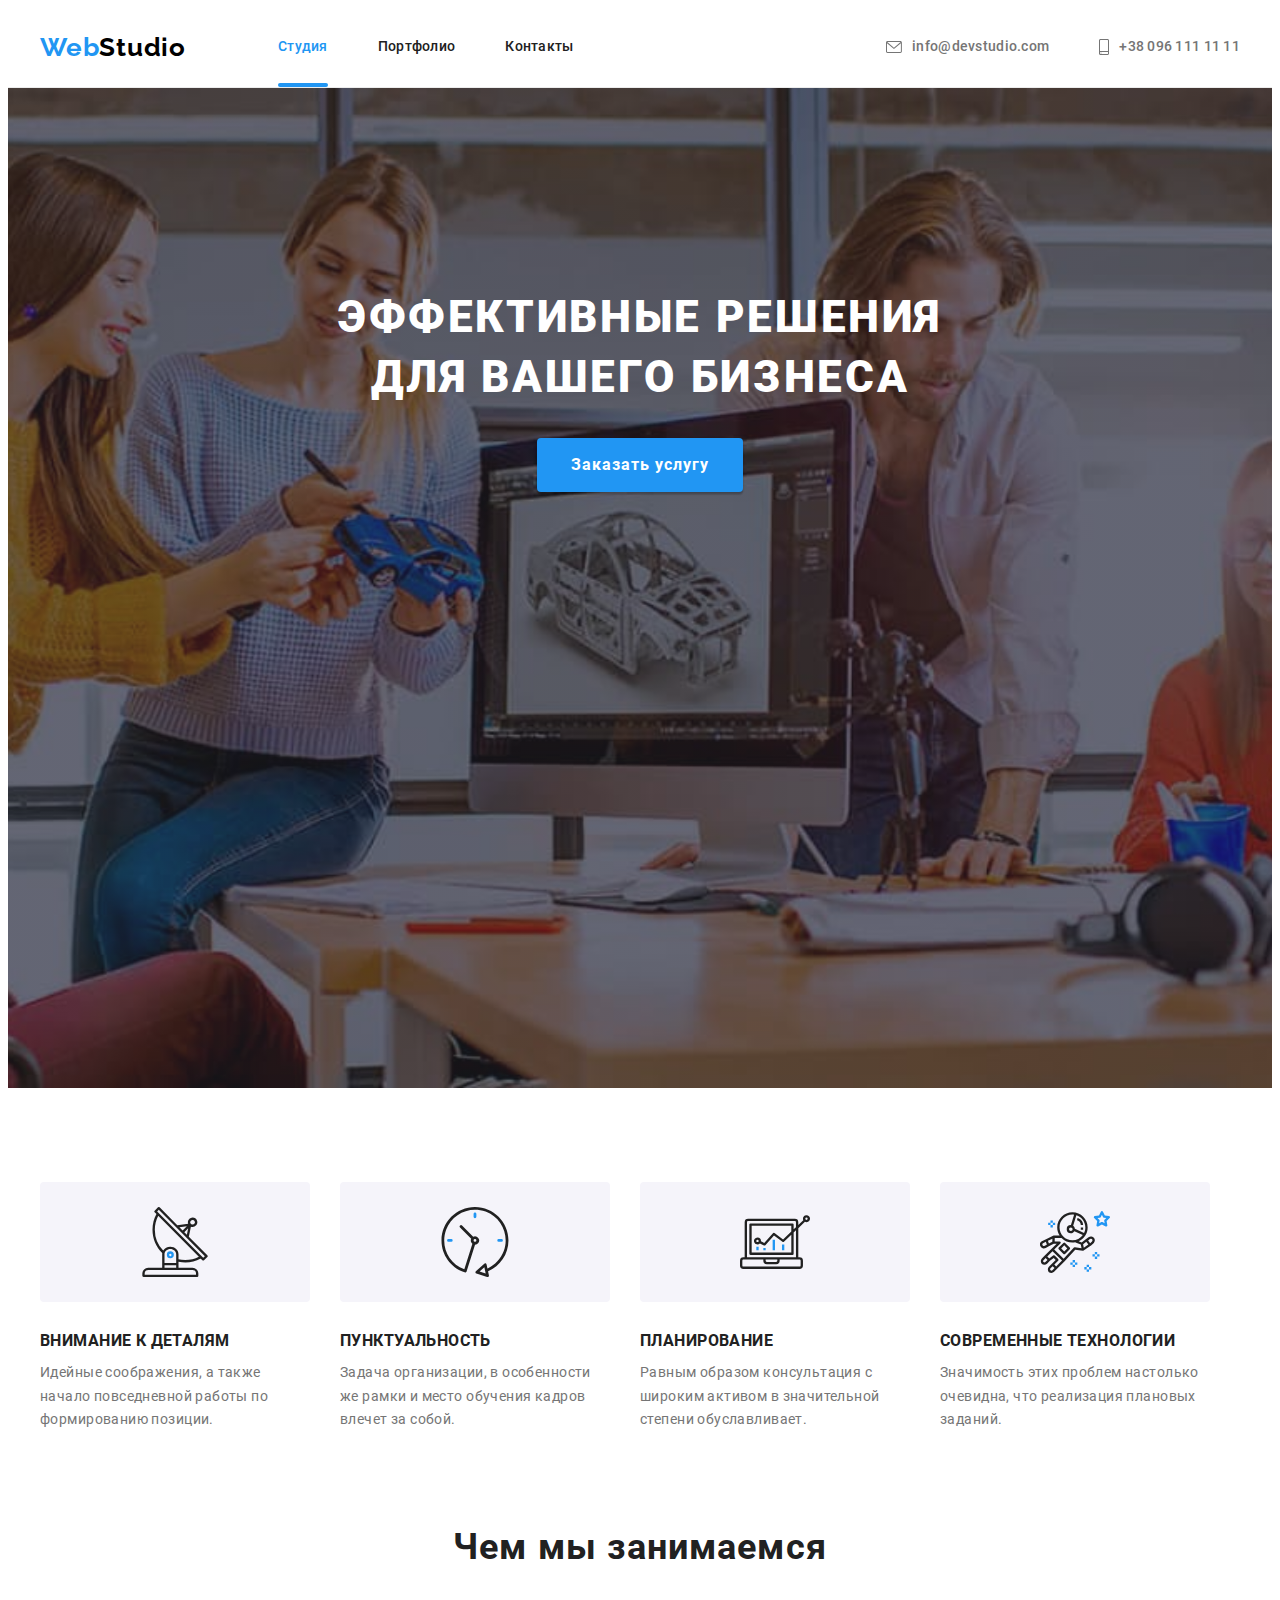
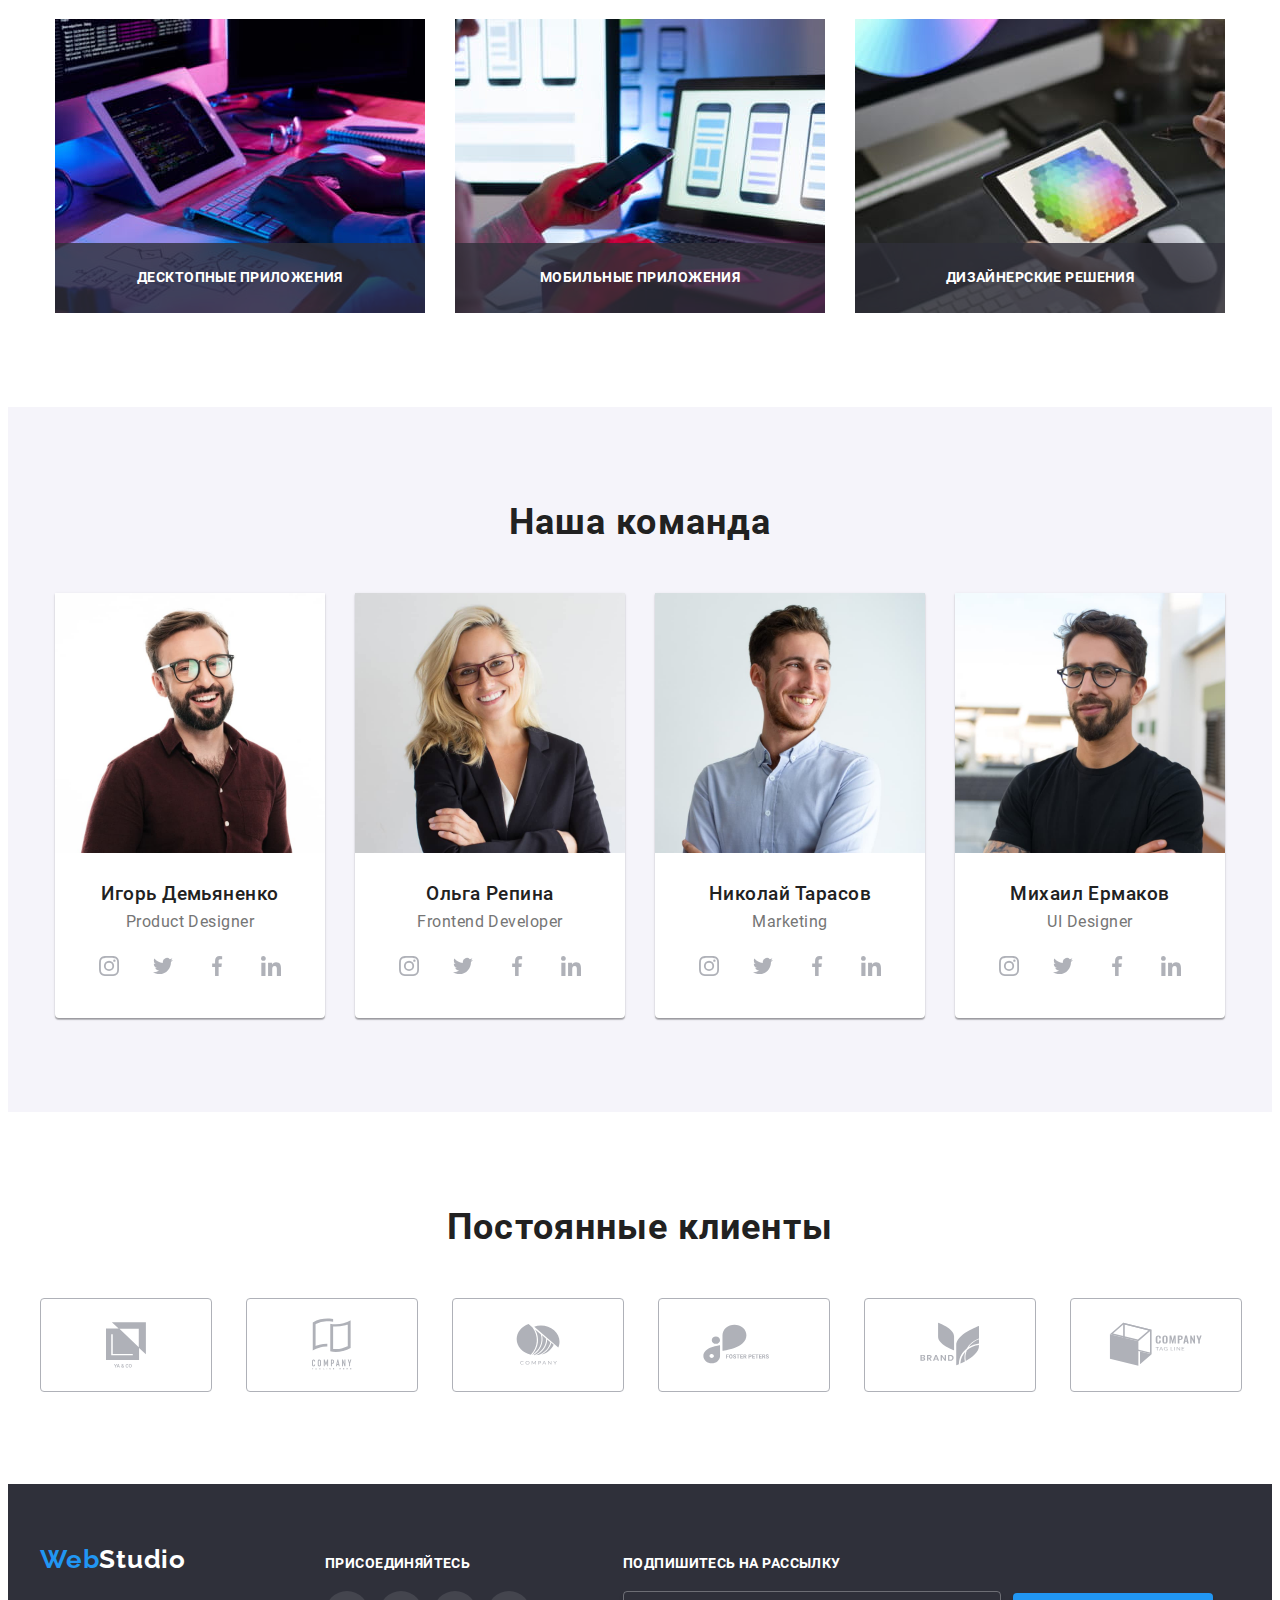
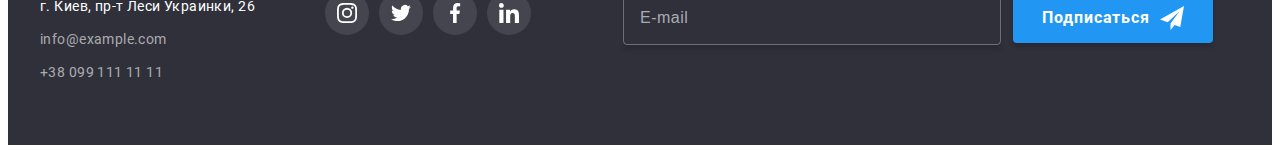
==== commit e24d11d1: "add buttons component in scss" ====
--- a/index.html
+++ b/index.html
@@ -22,7 +22,7 @@
     <header class="header">
       <div class="container header-container">
         <nav class="navigation">
-          <a class="logo" href="./index.html">Web<span class="logo__black-accent">Studio</span></a>
+          <a class="logo" href="./index.html">Web<span class="logo__accent_black">Studio</span></a>
           <ul class="menu">
             <li class="menu__item">
               <a class="menu__link current" href="./index.html">Студия</a>
@@ -64,7 +64,7 @@
           Эффективные решения <br />
           для вашего бизнеса
         </h1>
-        <button class="hero__button" type="button" data-modal-open>Заказать услугу</button>
+        <button class="btn hero__btn" type="button" data-modal-open>Заказать услугу</button>
       </section>
 
       <!-- Features -->
@@ -174,30 +174,30 @@
             <div class="team-about">
               <h3 class="team-name">Игорь Демьяненко</h3>
               <p class="team-position" lang="en">Product Designer</p>
-              <ul class="social-links">
-                <li class="social-logo">
-                  <a class="social-link" href="">
+              <ul class="social">
+                <li class="social__logo">
+                  <a class="social__link social__link_theme_light" href="">
                     <svg width="20" height="20">
                       <use href="./images/sprite.svg#instagram"></use>
                     </svg>
                   </a>
                 </li>
-                <li class="social-logo">
-                  <a class="social-link" href="">
+                <li class="social__logo">
+                  <a class="social__link social__link_theme_light" href="">
                     <svg width="20" height="20">
                       <use href="./images/sprite.svg#twitter"></use>
                     </svg>
                   </a>
                 </li>
-                <li class="social-logo">
-                  <a class="social-link" href="">
+                <li class="social__logo">
+                  <a class="social__link social__link_theme_light" href="">
                     <svg width="20" height="20">
                       <use href="./images/sprite.svg#facebook"></use>
                     </svg>
                   </a>
                 </li>
-                <li class="social-logo">
-                  <a class="social-link" href="">
+                <li class="social__logo">
+                  <a class="social__link social__link_theme_light" href="">
                     <svg width="20" height="20">
                       <use href="./images/sprite.svg#linkedin"></use>
                     </svg>
@@ -216,30 +216,30 @@
             <div class="team-about">
               <h3 class="team-name">Ольга Репина</h3>
               <p class="team-position" lang="en">Frontend Developer</p>
-              <ul class="social-links">
-                <li class="social-logo">
-                  <a class="social-link" href="">
+              <ul class="social">
+                <li class="social__logo">
+                  <a class="social__link social__link_theme_light" href="">
                     <svg width="20" height="20">
                       <use href="./images/sprite.svg#instagram"></use>
                     </svg>
                   </a>
                 </li>
-                <li class="social-logo">
-                  <a class="social-link" href="">
+                <li class="social__logo">
+                  <a class="social__link social__link_theme_light" href="">
                     <svg width="20" height="20">
                       <use href="./images/sprite.svg#twitter"></use>
                     </svg>
                   </a>
                 </li>
-                <li class="social-logo">
-                  <a class="social-link" href="">
+                <li class="social__logo">
+                  <a class="social__link social__link_theme_light" href="">
                     <svg width="20" height="20">
                       <use href="./images/sprite.svg#facebook"></use>
                     </svg>
                   </a>
                 </li>
-                <li class="social-logo">
-                  <a class="social-link" href="">
+                <li class="social__logo">
+                  <a class="social__link social__link_theme_light" href="">
                     <svg width="20" height="20">
                       <use href="./images/sprite.svg#linkedin"></use>
                     </svg>
@@ -253,30 +253,30 @@
             <div class="team-about">
               <h3 class="team-name">Николай Тарасов</h3>
               <p class="team-position" lang="en">Marketing</p>
-              <ul class="social-links">
-                <li class="social-logo">
-                  <a class="social-link" href="">
+              <ul class="social">
+                <li class="social__logo">
+                  <a class="social__link social__link_theme_light" href="">
                     <svg width="20" height="20">
                       <use href="./images/sprite.svg#instagram"></use>
                     </svg>
                   </a>
                 </li>
-                <li class="social-logo">
-                  <a class="social-link" href="">
+                <li class="social__logo">
+                  <a class="social__link social__link_theme_light" href="">
                     <svg width="20" height="20">
                       <use href="./images/sprite.svg#twitter"></use>
                     </svg>
                   </a>
                 </li>
-                <li class="social-logo">
-                  <a class="social-link" href="">
+                <li class="social__logo">
+                  <a class="social__link social__link_theme_light" href="">
                     <svg width="20" height="20">
                       <use href="./images/sprite.svg#facebook"></use>
                     </svg>
                   </a>
                 </li>
-                <li class="social-logo">
-                  <a class="social-link" href="">
+                <li class="social__logo">
+                  <a class="social__link social__link_theme_light" href="">
                     <svg width="20" height="20">
                       <use href="./images/sprite.svg#linkedin"></use>
                     </svg>
@@ -290,30 +290,30 @@
             <div class="team-about">
               <h3 class="team-name">Михаил Ермаков</h3>
               <p class="team-position" lang="en">UI Designer</p>
-              <ul class="social-links">
-                <li class="social-logo">
-                  <a class="social-link" href="">
+              <ul class="social">
+                <li class="social__logo">
+                  <a class="social__link social__link_theme_light" href="">
                     <svg width="20" height="20">
                       <use href="./images/sprite.svg#instagram"></use>
                     </svg>
                   </a>
                 </li>
-                <li class="social-logo">
-                  <a class="social-link" href="">
+                <li class="social__logo">
+                  <a class="social__link social__link_theme_light" href="">
                     <svg width="20" height="20">
                       <use href="./images/sprite.svg#twitter"></use>
                     </svg>
                   </a>
                 </li>
-                <li class="social-logo">
-                  <a class="social-link" href="">
+                <li class="social__logo">
+                  <a class="social__link social__link_theme_light" href="">
                     <svg width="20" height="20">
                       <use href="./images/sprite.svg#facebook"></use>
                     </svg>
                   </a>
                 </li>
-                <li class="social-logo">
-                  <a class="social-link" href="">
+                <li class="social__logo">
+                  <a class="social__link social__link_theme_light" href="">
                     <svg width="20" height="20">
                       <use href="./images/sprite.svg#linkedin"></use>
                     </svg>
@@ -325,7 +325,7 @@
         </ul>
       </section>
 
-      <!-- Клієнти -->
+      <!-- Clients -->
       <section class="section">
         <div class="container">
           <h2 class="section-title">Постоянные клиенты</h2>
@@ -389,48 +389,50 @@
 
     <!-- Footer -->
     <footer class="footer">
-      <div class="footer-container container">
+      <div class="footer__container container">
         <div>
-          <a class="logo" href="./index.html">Web<span class="logo__white-accent">Studio</span></a>
-          <address class="footer-address">
-            <p class="footer-location">г. Киев, пр-т Леси Украинки, 26</p>
+          <a class="logo" href="./index.html">Web<span class="logo__accent_white">Studio</span></a>
+          <address class="address footer__address">            
             <ul>
-              <li class="footer-contact">
-                <a class="footer-link" href="mailto:info@example.com">info@example.com</a>
+              <li class="address__contact">
+                <p class="address__location">г. Киев, пр-т Леси Украинки, 26</p>
               </li>
-              <li class="footer-contact">
-                <a class="footer-link" href="tel:+380991111111">+38 099 111 11 11</a>
+              <li class="address__contact">
+                <a class="address__link" href="mailto:info@example.com">info@example.com</a>
+              </li>
+              <li class="address__contact">
+                <a class="address__link" href="tel:+380991111111">+38 099 111 11 11</a>
               </li>
             </ul>
           </address>
         </div>
-        <div class="join">
-          <p class="join-text">Присоединяйтесь</p>
-          <ul class="join-links">
-            <li class="join-logo">
-              <a class="join-link" href="">
-                <svg class="join-icon" width="20" height="20">
+        <div class="footer__join">
+          <p class="footer__join-text">Присоединяйтесь</p>
+          <ul class="social">
+            <li class="social__logo">
+              <a class="social__link social__link_theme_dark" href="">
+                <svg class="social__icon" width="20" height="20">
                   <use href="./images/sprite.svg#instagram"></use>
                 </svg>
               </a>
             </li>
-            <li class="join-logo">
-              <a class="join-link" href="">
-                <svg class="join-icon" width="20" height="20">
+            <li class="social__logo">
+              <a class="social__link social__link_theme_dark" href="">
+                <svg class="social__icon" width="20" height="20">
                   <use href="./images/sprite.svg#twitter"></use>
                 </svg>
               </a>
             </li>
-            <li class="join-logo">
-              <a class="join-link" href="">
-                <svg class="join-icon" width="20" height="20">
+            <li class="social__logo">
+              <a class="social__link social__link_theme_dark" href="">
+                <svg class="social__icon" width="20" height="20">
                   <use href="./images/sprite.svg#facebook"></use>
                 </svg>
               </a>
             </li>
-            <li class="join-logo">
-              <a class="join-link" href="">
-                <svg class="join-icon" width="20" height="20">
+            <li class="social__logo">
+              <a class="social__link social__link_theme_dark" href="">
+                <svg class="social__icon" width="20" height="20">
                   <use href="./images/sprite.svg#linkedin"></use>
                 </svg>
               </a>
@@ -438,19 +440,19 @@
           </ul>
         </div>
 
-        <div class="footer-form-container">
-          <p class="join-text">Подпишитесь на рассылку</p>
-          <form class="footer-form" action="#">
+        <div class="footer__subscribe">
+          <p class="footer__join-text">Подпишитесь на рассылку</p>
+          <form class="subscribe" action="#">
             <input
-              class="footer-form-field"
+              class="subscribe__field"
               type="email"
               name="mail"
               placeholder="E-mail"
               required
             />
-            <button class="footer-form-btn" type="submit">
+            <button class="btn subscribe__btn" type="submit">
               Подписаться
-              <svg class="footer-btn-icon" width="24" height="24">
+              <svg class="btn__icon-end" width="24" height="24">
                 <use href="./images/sprite.svg#send"></use>
               </svg>
             </button>
@@ -532,12 +534,12 @@
             Соглашаюсь с рассылкой и принимаю&nbsp;
             <a class="checkbox-link" href="">Условия договора</a></label
           >
-          <button class="modal-form-btn" type="submit">Отправить</button>
+          <button class="btn modal-form__btn" type="submit">Отправить</button>
         </form>
       </div>
     </div>
 
-    <!-- Скрипт модалки -->
+    <!-- Modal script -->
     <script src="./js/modal.js"></script>
   </body>
 </html>
--- a/css/main.min.css
+++ b/css/main.min.css
@@ -1,5 +1,5 @@
 :root{--primary-font-family: 'Roboto', sans-serif;--secondary-font-family: 'Raleway', sans-serif;--text-color: #757575;--primary-white: #ffffff;--secondary-white: rgba(255, 255, 255, 0.6);--primary-dark-color: #212121;--logo-accent-color: #000000;--primary-accent-color: #2196f3;--placeholder-color: rgba(117, 117, 117, 0.5);--btn-background-color: #188ce8;--primary-background-color: #2f303a;--secondary-background-color: #f5f4fa;--primary-overlay-color: rgba(47, 48, 58, 0.4);--secondary-overlay-color: rgba(47, 48, 58, 0.8);--card-overlay-color: rgba(33, 150, 243, 0.9);--primary-border-color: 1px solid #ececec;--form-border: 1px solid rgba(33, 33, 33, 0.2);--primary-icon-color: #afb1b8;--social-icon-background: rgba(255, 255, 255, 0.1);--card-shadow: 0px 1px 3px rgba(0, 0, 0, 0.12), 0px 1px 1px rgba(0, 0, 0, 0.14),
     0px 2px 1px rgba(0, 0, 0, 0.2);--hover-card-shadow: 0px 1px 1px rgba(0, 0, 0, 0.12), 0px 4px 4px rgba(0, 0, 0, 0.06),
     1px 4px 6px rgba(0, 0, 0, 0.16);--btn-shadow: 0px 3px 1px rgba(0, 0, 0, 0.1), 0px 1px 2px rgba(0, 0, 0, 0.08),
-    0px 2px 2px rgba(0, 0, 0, 0.12);--modal-btn-shadow: 0px 4px 4px rgba(0, 0, 0, 0.15);--timing-function: cubic-bezier(0.4, 0, 0.2, 1)}.visually-hidden{position:absolute;width:1px;height:1px;margin:-1px;border:0;padding:0;white-space:nowrap;clip-path:inset(100%);clip:rect(0 0 0 0);overflow:hidden}body{font-family:var(--primary-font-family);font-weight:400;font-size:14px;color:var(--text-color)}h1,h2,h3,h4,h5,h6,p{margin-top:0;margin-bottom:0}ul,ol{margin-top:0;margin-bottom:0;padding-left:0}img{display:block}a{text-decoration:none}ul{list-style:none}.section{padding-top:94px;padding-bottom:94px}.container{width:1200px;padding-left:15px;padding-right:15px;margin-left:auto;margin-right:auto}.logo{font-family:var(--secondary-font-family);font-weight:700;font-size:26px;line-height:1.19;letter-spacing:0.03em;color:var(--primary-accent-color)}.logo__black-accent{color:var(--logo-accent-color)}.logo__white-accent{color:var(--primary-white)}.section-title{margin-bottom:50px;font-weight:700;font-size:36px;line-height:1.17;text-align:center;letter-spacing:0.03em;color:var(--primary-dark-color)}.social-links{display:flex;justify-content:center;align-items:center}.social-link{display:flex;justify-content:center;align-items:center;width:44px;height:44px;border-radius:50%;fill:var(--primary-icon-color);transition:fill 250ms var(--timing-function),background-color 250ms var(--timing-function)}.social-link:hover,.social-link:focus{fill:var(--primary-white);background-color:var(--primary-accent-color)}.social-logo:not(:last-child){margin-right:10px}.backdrop{position:fixed;top:0;left:0;width:100vw;height:100vh;background-color:rgba(0,0,0,0.2);transition:opacity 250ms var(--timing-function),visibility 250ms var(--timing-function)}.backdrop.is-hidden{opacity:0;visibility:hidden;pointer-events:none}.modal{position:absolute;top:50%;left:50%;width:528px;height:580px;background-color:var(--primary-white);box-shadow:var(--card-shadow);border-radius:4px;transform:translate(-50%, -50%) scale(1);transition:transform 250ms var(--timing-function)}.backdrop.is-hidden .modal{transform:translate(-50%, -50%) scale(0.7)}.close-btn{position:absolute;top:8px;right:8px;display:flex;align-items:center;justify-content:center;width:30px;height:30px;padding:0;background-color:var(--primary-white);border:1px solid rgba(0,0,0,0.1);border-radius:50%;cursor:pointer;transition:fill 250ms var(--timing-function)}.close-btn:focus,.close-btn:hover{fill:var(--primary-accent-color)}.modal-form{display:flex;flex-direction:column;margin:40px}.form-title{margin-bottom:12px;font-weight:700;font-size:20px;line-height:1.15;text-align:center;letter-spacing:0.03em;color:var(--primary-dark-color)}.form-field{margin-bottom:10px;font-size:12px;line-height:1.16;letter-spacing:0.01em;color:var(--text-color)}.form-input-wrapper{position:relative;display:block;margin-top:4px}.form-input{width:100%;height:40px;padding-left:42px;border-radius:4px;border:var(--form-border);transition:border-color 250ms var(--timing-function)}.form-input:focus{outline:none;border-color:var(--primary-accent-color)}.message-field{font-size:12px;line-height:1.16;letter-spacing:0.01em;color:var(--text-color)}.message-input{width:100%;height:120px;padding:12px 16px;margin-top:4px;margin-bottom:20px;border-radius:4px;border:var(--form-border);resize:none;transition:border-color 250ms var(--timing-function)}.message-input:focus{outline:none;border-color:var(--primary-accent-color)}.message-input::placeholder{color:var(--placeholder-color)}.form-input-icon{position:absolute;top:50%;left:12px;fill:var(--primary-dark-color);transform:translateY(-50%);transition:fill 250ms var(--timing-function)}.form-input:focus+.form-input-icon{fill:var(--primary-accent-color)}.form-checkbox-label{display:flex;justify-content:center;align-items:center;position:relative;line-height:1.71;letter-spacing:0.03em}.form-checkbox-label::before{display:block;width:16px;height:15px;margin-right:7px;content:'';border:2px solid var(--primary-dark-color);border-radius:2px;transition:border-color 250ms var(--timing-function)}.form-checkbox:checked+.form-checkbox-label::before{background-image:url(../images/icon-check.svg);background-repeat:no-repeat;background-origin:border-box;background-position:center;border-color:transparent;background-size:contain}.form-checkbox:focus+.form-checkbox-label::before{border-color:var(--primary-accent-color)}.checkbox-link{text-decoration:underline;color:var(--primary-accent-color)}.modal-form-btn{display:block;padding:10px 56px;margin-left:auto;margin-right:auto;margin-top:30px;font-weight:700;font-size:16px;line-height:1.87;letter-spacing:0.06em;color:var(--primary-white);background-color:var(--btn-background-color);border-color:transparent;border-radius:4px;box-shadow:var(--modal-btn-shadow);cursor:pointer}.header{max-width:1600px;padding-top:24px;padding-bottom:24px;margin-left:auto;margin-right:auto;font-weight:500;line-height:1.14;letter-spacing:0.02em;border-bottom:var(--primary-border-color)}.header-container{display:flex;align-items:center;justify-content:space-between}.navigation{display:flex;align-items:center}.menu{display:flex;align-items:center;margin-left:92px}.menu__item{position:relative}.menu__item:not(:last-child){margin-right:50px}.menu__link{color:var(--primary-dark-color);transition:color 250ms var(--timing-function)}.menu__link:hover,.menu__link:focus{color:var(--primary-accent-color)}.menu__link.current{color:var(--primary-accent-color)}.menu__link.current::after{content:'';display:block;justify-content:center;position:absolute;top:44px;width:100%;height:4px;border-radius:2px;background-color:var(--primary-accent-color)}.contact{display:flex;align-items:center}.contact__item:not(:last-child){margin-right:50px}.contact__link{display:flex;align-items:center;color:var(--text-color);transition:color 250ms var(--timing-function)}.contact__link:hover,.contact__link:focus{color:var(--primary-accent-color)}.contact__icon{margin-right:10px;fill:currentColor;transition:fill 250ms var(--timing-function)}.contact__link:hover .contact__icon,.contact__link:focus .contact__icon{fill:var(--primary-accent-color)}.hero{max-width:1600px;height:600px;padding-top:200px;padding-bottom:200px;margin-right:auto;margin-left:auto;background-color:var(--primary-background-color);background-size:cover;background-position:center;background-repeat:no-repeat;background-image:linear-gradient(var(--primary-overlay-color), var(--primary-overlay-color)),url(../images/hero/hero-img.jpg)}.hero__title{margin-bottom:30px;font-weight:900;font-size:44px;line-height:1.36;text-align:center;letter-spacing:0.06em;text-transform:uppercase;color:var(--primary-white)}.hero__button{display:block;padding:10px 32px;border:none;border-radius:4px;margin-right:auto;margin-left:auto;font-family:inherit;font-weight:700;font-size:16px;line-height:1.88;letter-spacing:0.06em;color:var(--primary-white);background-color:var(--primary-accent-color);box-shadow:var(--btn-shadow);cursor:pointer}.features{line-height:1.71;letter-spacing:0.03em}.features-list{display:flex}.features-item{width:270px}.features-item:not(:last-child){margin-right:30px}.icon-features{display:flex;justify-content:center;align-items:center;height:120px;margin-bottom:30px;background-color:var(--secondary-background-color);border-radius:4px}.features-title{margin-bottom:10px;font-weight:700;line-height:1.14;text-transform:uppercase;color:var(--primary-dark-color)}.work{padding-bottom:94px}.work-list{display:flex;justify-content:center}.work-item{position:relative}.work-item:not(:last-child){margin-right:30px}.work-description{position:absolute;bottom:0;width:100%;height:70px;background-color:var(--secondary-overlay-color)}.work-text{padding-top:27px;padding-bottom:27px;font-weight:700;line-height:1.14;text-align:center;letter-spacing:0.03em;text-transform:uppercase;color:var(--primary-white)}.team{max-width:1600px;padding-left:15px;padding-right:15px;margin-left:auto;margin-right:auto;background-color:var(--secondary-background-color);font-size:16px;letter-spacing:0.03em}.team-list{display:flex;justify-content:center}.team-card{border-radius:0px 0px 4px 4px;background-color:var(--primary-white);box-shadow:var(--card-shadow)}.team-card:not(:last-child){margin-right:30px}.team-about{padding:30px 32px;text-align:center}.team-name{margin-bottom:10px;font-weight:500;line-height:1.19;color:var(--primary-dark-color)}.team-position{margin-bottom:16px;line-height:0.84}.client-list{display:flex;justify-content:space-between;align-items:center}.client{width:170px;height:92px}.client-link{display:flex;align-items:center;justify-content:center;width:inherit;height:inherit;border:1px solid var(--primary-icon-color);border-radius:4px;transition:border 250ms var(--timing-function),fill 250ms var(--timing-function)}.client-link:hover,.client-link:focus{border:1px solid var(--primary-accent-color);fill:var(--primary-accent-color)}.client-logo{fill:var(--primary-icon-color);transition:fill 250ms var(--timing-function)}.client-link:hover .client-logo,.client-link:focus .client-logo{fill:var(--primary-accent-color)}.btn-list{display:flex;justify-content:center}.portfolio__btn-list{margin-bottom:50px}.btn-list__item:not(:last-child){margin-right:8px}.btn-list__button{padding:6px 22px;border-radius:4px;border-color:transparent;font-family:inherit;font-weight:500;font-size:16px;line-height:1.62;letter-spacing:0.03em;color:var(--primary-dark-color);background-color:var(--secondary-background-color);cursor:pointer;transition:color 250ms var(--timing-function),background-color 250ms var(--timing-function),box-shadow 250ms var(--timing-function)}.btn-list__button:hover,.btn-list__button:focus,.btn-list__button.current{color:var(--primary-white);background-color:var(--primary-accent-color);box-shadow:var(--btn-shadow)}.portfolio__card-set{margin-top:-30px;margin-left:-30px}.card-set{display:flex;flex-wrap:wrap}.card-set__item{margin-top:30px;margin-left:30px}.card{display:block;transition:box-shadow 250ms var(--timing-function)}.card:hover,.card:focus{box-shadow:var(--hover-card-shadow)}.card__img-box{position:relative;overflow:hidden}.card__text{display:block;position:absolute;bottom:0;width:100%;height:100%;padding:62px 24px;overflow:auto;font-size:18px;line-height:1.56;letter-spacing:0.03em;color:var(--primary-white);background-color:var(--card-overlay-color);transform:translateY(100%);transition:transform 250ms var(--timing-function)}.card:hover .card__text,.card:focus .card__text{transform:translateY(0)}.card__wrapper{padding:20px 24px;border:1px solid #eeeeee;border-top:none}.card__title{margin-bottom:4px;font-weight:700;font-size:18px;line-height:2;letter-spacing:0.06em;color:var(--primary-dark-color)}.card__subtitle{font-size:16px;line-height:1.87;letter-spacing:0.03em;color:var(--text-color)}.footer{max-width:1600px;margin-left:auto;margin-right:auto;padding-top:60px;padding-bottom:60px;background-color:var(--primary-background-color)}.footer-container{display:flex;align-items:baseline}.footer-address{margin-top:20px;font-style:normal;line-height:1.71;letter-spacing:0.03em}.footer-location{margin-bottom:9px;color:var(--primary-white)}.footer-link{color:var(--secondary-white);transition:color 250ms var(--timing-function)}.footer-link .footer-link:hover,.footer-link .footer-link:focus{color:var(--primary-white)}.footer-contact:not(:last-child){margin-bottom:9px}.join{margin-left:70px}.join-text{margin-bottom:20px;font-weight:700;line-height:16px;letter-spacing:0.03em;text-transform:uppercase;color:var(--primary-white)}.join-links{display:flex;align-items:center}.join-link{display:flex;justify-content:center;align-items:center;width:44px;height:44px;border-radius:50%;background-color:rgba(255,255,255,0.1);transition:background-color 250ms var(--timing-function)}.join-link:hover,.join-link:focus{background-color:var(--primary-accent-color)}.join-logo:not(:last-child){margin-right:10px}.join-icon{fill:var(--primary-white)}.footer-form-container{margin-left:92px}.footer-form{display:flex;align-items:center}.footer-form-field{width:358px;height:50px;padding-left:16px;margin-right:12px;color:var(--primary-white);background-color:transparent;border:1px solid rgba(255,255,255,0.3);box-shadow:var(--modal-btn-shadow);border-radius:4px}.footer-form-field::placeholder{font-size:16px;line-height:1.25;letter-spacing:0.03em;color:rgba(255,255,255,0.6)}.footer-form-btn{display:flex;align-items:center;justify-content:center;width:200px;height:50px;font-weight:700;font-size:16px;line-height:1.87;letter-spacing:0.06em;color:var(--primary-white);background-color:var(--primary-accent-color);border-color:transparent;border-radius:4px;box-shadow:var(--modal-btn-shadow);cursor:pointer}.footer-btn-icon{margin-left:10px}
+    0px 2px 2px rgba(0, 0, 0, 0.12);--modal-btn-shadow: 0px 4px 4px rgba(0, 0, 0, 0.15);--timing-function: cubic-bezier(0.4, 0, 0.2, 1)}.visually-hidden{position:absolute;width:1px;height:1px;margin:-1px;border:0;padding:0;white-space:nowrap;clip-path:inset(100%);clip:rect(0 0 0 0);overflow:hidden}body{font-family:var(--primary-font-family);font-weight:400;font-size:14px;color:var(--text-color)}h1,h2,h3,h4,h5,h6,p{margin-top:0;margin-bottom:0}ul,ol{margin-top:0;margin-bottom:0;padding-left:0}img{display:block}a{text-decoration:none}ul{list-style:none}.section{padding-top:94px;padding-bottom:94px}.container{width:1200px;padding-left:15px;padding-right:15px;margin-left:auto;margin-right:auto}.logo{font-family:var(--secondary-font-family);font-weight:700;font-size:26px;line-height:1.19;letter-spacing:0.03em;color:var(--primary-accent-color)}.logo__accent_black{color:var(--logo-accent-color)}.logo__accent_white{color:var(--primary-white)}.section-title{margin-bottom:50px;font-weight:700;font-size:36px;line-height:1.17;text-align:center;letter-spacing:0.03em;color:var(--primary-dark-color)}.social{display:flex;justify-content:center;align-items:center}.social__link{display:flex;justify-content:center;align-items:center;width:44px;height:44px;border-radius:50%}.social__link_theme_light{fill:var(--primary-icon-color);transition:fill 250ms var(--timing-function),background-color 250ms var(--timing-function)}.social__link_theme_light:hover,.social__link_theme_light:focus{fill:var(--primary-white);background-color:var(--primary-accent-color)}.social__link_theme_dark{background-color:rgba(255,255,255,0.1);transition:background-color 250ms var(--timing-function)}.social__link_theme_dark:hover,.social__link_theme_dark:focus{background-color:var(--primary-accent-color)}.social__logo:not(:last-child){margin-right:10px}.social__icon{fill:var(--primary-white)}.backdrop{position:fixed;top:0;left:0;width:100vw;height:100vh;background-color:rgba(0,0,0,0.2);transition:opacity 250ms var(--timing-function),visibility 250ms var(--timing-function)}.backdrop.is-hidden{opacity:0;visibility:hidden;pointer-events:none}.modal{position:absolute;top:50%;left:50%;width:528px;height:580px;background-color:var(--primary-white);box-shadow:var(--card-shadow);border-radius:4px;transform:translate(-50%, -50%) scale(1);transition:transform 250ms var(--timing-function)}.backdrop.is-hidden .modal{transform:translate(-50%, -50%) scale(0.7)}.close-btn{position:absolute;top:8px;right:8px;display:flex;align-items:center;justify-content:center;width:30px;height:30px;padding:0;background-color:var(--primary-white);border:1px solid rgba(0,0,0,0.1);border-radius:50%;cursor:pointer;transition:fill 250ms var(--timing-function)}.close-btn:focus,.close-btn:hover{fill:var(--primary-accent-color)}.modal-form{display:flex;flex-direction:column;margin:40px}.form-title{margin-bottom:12px;font-weight:700;font-size:20px;line-height:1.15;text-align:center;letter-spacing:0.03em;color:var(--primary-dark-color)}.form-field{margin-bottom:10px;font-size:12px;line-height:1.16;letter-spacing:0.01em;color:var(--text-color)}.form-input-wrapper{position:relative;display:block;margin-top:4px}.form-input{width:100%;height:40px;padding-left:42px;border-radius:4px;border:var(--form-border);transition:border-color 250ms var(--timing-function)}.form-input:focus{outline:none;border-color:var(--primary-accent-color)}.message-field{font-size:12px;line-height:1.16;letter-spacing:0.01em;color:var(--text-color)}.message-input{width:100%;height:120px;padding:12px 16px;margin-top:4px;margin-bottom:20px;border-radius:4px;border:var(--form-border);resize:none;transition:border-color 250ms var(--timing-function)}.message-input:focus{outline:none;border-color:var(--primary-accent-color)}.message-input::placeholder{color:var(--placeholder-color)}.form-input-icon{position:absolute;top:50%;left:12px;fill:var(--primary-dark-color);transform:translateY(-50%);transition:fill 250ms var(--timing-function)}.form-input:focus+.form-input-icon{fill:var(--primary-accent-color)}.form-checkbox-label{display:flex;justify-content:center;align-items:center;position:relative;line-height:1.71;letter-spacing:0.03em}.form-checkbox-label::before{display:block;width:16px;height:15px;margin-right:7px;content:'';border:2px solid var(--primary-dark-color);border-radius:2px;transition:border-color 250ms var(--timing-function)}.form-checkbox:checked+.form-checkbox-label::before{background-image:url(../images/icon-check.svg);background-repeat:no-repeat;background-origin:border-box;background-position:center;border-color:transparent;background-size:contain}.form-checkbox:focus+.form-checkbox-label::before{border-color:var(--primary-accent-color)}.checkbox-link{text-decoration:underline;color:var(--primary-accent-color)}.btn{font-family:inherit;font-weight:700;font-size:16px;line-height:1.88;letter-spacing:0.06em;color:var(--primary-white);border-color:transparent;border-radius:4px;cursor:pointer}.hero__btn{display:block;padding:10px 32px;margin-right:auto;margin-left:auto;background-color:var(--primary-accent-color);box-shadow:var(--btn-shadow)}.subscribe__btn{display:flex;align-items:center;justify-content:center;width:200px;height:50px;background-color:var(--primary-accent-color);box-shadow:var(--modal-btn-shadow)}.btn__icon-end{margin-left:10px}.modal-form__btn{display:block;padding:10px 56px;margin-left:auto;margin-right:auto;margin-top:30px;background-color:var(--btn-background-color);box-shadow:var(--modal-btn-shadow)}.header{padding-top:24px;padding-bottom:24px;font-weight:500;line-height:1.14;letter-spacing:0.02em;border-bottom:var(--primary-border-color)}.header-container{display:flex;align-items:center;justify-content:space-between}.navigation{display:flex;align-items:center}.menu{display:flex;align-items:center;margin-left:92px}.menu__item{position:relative}.menu__item:not(:last-child){margin-right:50px}.menu__link{color:var(--primary-dark-color);transition:color 250ms var(--timing-function)}.menu__link:hover,.menu__link:focus{color:var(--primary-accent-color)}.menu__link.current{color:var(--primary-accent-color)}.menu__link.current::after{content:'';display:block;justify-content:center;position:absolute;top:44px;width:100%;height:4px;border-radius:2px;background-color:var(--primary-accent-color)}.contact{display:flex;align-items:center}.contact__item:not(:last-child){margin-right:50px}.contact__link{display:flex;align-items:center;color:var(--text-color);transition:color 250ms var(--timing-function)}.contact__link:hover,.contact__link:focus{color:var(--primary-accent-color)}.contact__icon{margin-right:10px;fill:currentColor;transition:fill 250ms var(--timing-function)}.contact__link:hover .contact__icon,.contact__link:focus .contact__icon{fill:var(--primary-accent-color)}.hero{max-width:1600px;height:600px;padding-top:200px;padding-bottom:200px;margin-right:auto;margin-left:auto;background-color:var(--primary-background-color);background-size:cover;background-position:center;background-repeat:no-repeat;background-image:linear-gradient(var(--primary-overlay-color), var(--primary-overlay-color)),url(../images/hero/hero-img.jpg)}.hero__title{margin-bottom:30px;font-weight:900;font-size:44px;line-height:1.36;text-align:center;letter-spacing:0.06em;text-transform:uppercase;color:var(--primary-white)}.features{line-height:1.71;letter-spacing:0.03em}.features-list{display:flex}.features-item{width:270px}.features-item:not(:last-child){margin-right:30px}.icon-features{display:flex;justify-content:center;align-items:center;height:120px;margin-bottom:30px;background-color:var(--secondary-background-color);border-radius:4px}.features-title{margin-bottom:10px;font-weight:700;line-height:1.14;text-transform:uppercase;color:var(--primary-dark-color)}.work{padding-bottom:94px}.work-list{display:flex;justify-content:center}.work-item{position:relative}.work-item:not(:last-child){margin-right:30px}.work-description{position:absolute;bottom:0;width:100%;height:70px;background-color:var(--secondary-overlay-color)}.work-text{padding-top:27px;padding-bottom:27px;font-weight:700;line-height:1.14;text-align:center;letter-spacing:0.03em;text-transform:uppercase;color:var(--primary-white)}.team{max-width:1600px;padding-left:15px;padding-right:15px;margin-left:auto;margin-right:auto;background-color:var(--secondary-background-color);font-size:16px;letter-spacing:0.03em}.team-list{display:flex;justify-content:center}.team-card{border-radius:0px 0px 4px 4px;background-color:var(--primary-white);box-shadow:var(--card-shadow)}.team-card:not(:last-child){margin-right:30px}.team-about{padding:30px 32px;text-align:center}.team-name{margin-bottom:10px;font-weight:500;line-height:1.19;color:var(--primary-dark-color)}.team-position{margin-bottom:16px;line-height:0.84}.client-list{display:flex;justify-content:space-between;align-items:center}.client{width:170px;height:92px}.client-link{display:flex;align-items:center;justify-content:center;width:inherit;height:inherit;border:1px solid var(--primary-icon-color);border-radius:4px;transition:border 250ms var(--timing-function),fill 250ms var(--timing-function)}.client-link:hover,.client-link:focus{border:1px solid var(--primary-accent-color);fill:var(--primary-accent-color)}.client-logo{fill:var(--primary-icon-color);transition:fill 250ms var(--timing-function)}.client-link:hover .client-logo,.client-link:focus .client-logo{fill:var(--primary-accent-color)}.btn-list{display:flex;justify-content:center}.portfolio__btn-list{margin-bottom:50px}.btn-list__item:not(:last-child){margin-right:8px}.btn-list__button{padding:6px 22px;border-radius:4px;border-color:transparent;font-family:inherit;font-weight:500;font-size:16px;line-height:1.62;letter-spacing:0.03em;color:var(--primary-dark-color);background-color:var(--secondary-background-color);cursor:pointer;transition:color 250ms var(--timing-function),background-color 250ms var(--timing-function),box-shadow 250ms var(--timing-function)}.btn-list__button:hover,.btn-list__button:focus,.btn-list__button.current{color:var(--primary-white);background-color:var(--primary-accent-color);box-shadow:var(--btn-shadow)}.portfolio__card-set{margin-top:-30px;margin-left:-30px}.card-set{display:flex;flex-wrap:wrap}.card-set__item{margin-top:30px;margin-left:30px}.card{display:block;transition:box-shadow 250ms var(--timing-function)}.card:hover,.card:focus{box-shadow:var(--hover-card-shadow)}.card__img-box{position:relative;overflow:hidden}.card__text{display:block;position:absolute;bottom:0;width:100%;height:100%;padding:62px 24px;overflow:auto;font-size:18px;line-height:1.56;letter-spacing:0.03em;color:var(--primary-white);background-color:var(--card-overlay-color);transform:translateY(100%);transition:transform 250ms var(--timing-function)}.card:hover .card__text,.card:focus .card__text{transform:translateY(0)}.card__wrapper{padding:20px 24px;border:1px solid #eeeeee;border-top:none}.card__title{margin-bottom:4px;font-weight:700;font-size:18px;line-height:2;letter-spacing:0.06em;color:var(--primary-dark-color)}.card__subtitle{font-size:16px;line-height:1.87;letter-spacing:0.03em;color:var(--text-color)}.footer{padding-top:60px;padding-bottom:60px;background-color:var(--primary-background-color)}.footer__container{display:flex;align-items:baseline}.footer__address{margin-top:20px}.address{font-style:normal;line-height:1.71;letter-spacing:0.03em}.address__contact:not(:last-child){margin-bottom:9px}.address__location{margin-bottom:9px;color:var(--primary-white)}.address__link{color:var(--secondary-white);transition:color 250ms var(--timing-function)}.address__link:hover,.address__link:focus{color:var(--primary-white)}.footer__join{margin-left:70px}.footer__join-text{margin-bottom:20px;font-weight:700;line-height:16px;letter-spacing:0.03em;text-transform:uppercase;color:var(--primary-white)}.footer__subscribe{margin-left:92px}.subscribe{display:flex;align-items:center}.subscribe__field{width:358px;height:50px;padding-left:16px;margin-right:12px;color:var(--primary-white);background-color:transparent;border:1px solid rgba(255,255,255,0.3);box-shadow:var(--modal-btn-shadow);border-radius:4px}.subscribe__field::placeholder{font-size:16px;line-height:1.25;letter-spacing:0.03em;color:rgba(255,255,255,0.6)}
 /*# sourceMappingURL=main.min.css.map */